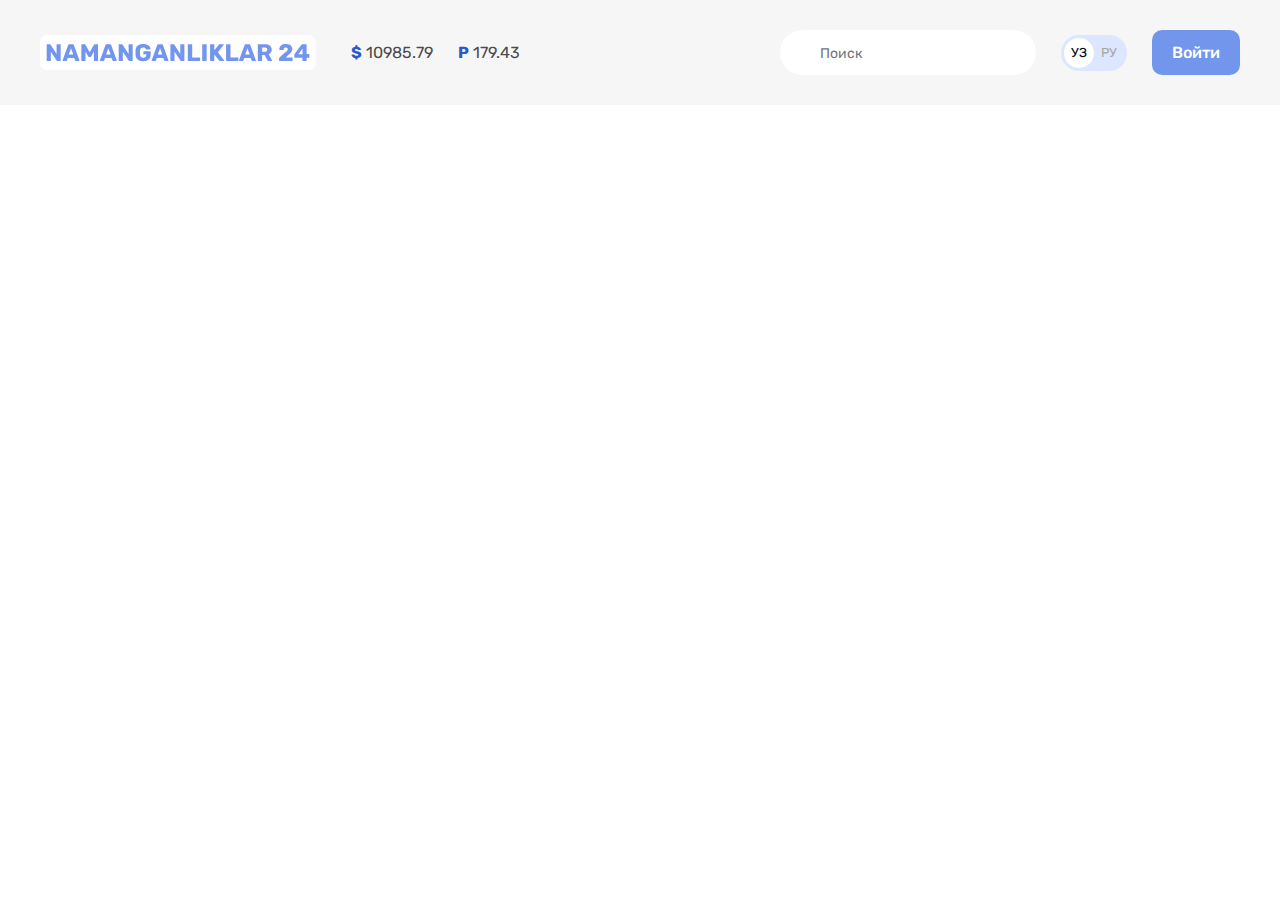
==== index.html @ ae61bd5d "add search form and focus styles" ====
<!DOCTYPE html>
<html lang="uz">
<head>
    <meta charset="UTF-8">
    <meta http-equiv="X-UA-Compatible" content="IE=edge">
    <meta name="viewport" content="width=device-width, initial-scale=1.0">
    <title>N24</title>
    <!--fonts-->
    <link rel="preconnect" href="https://fonts.googleapis.com">
    <link rel="preconnect" href="https://fonts.gstatic.com" crossorigin>
    <link href="https://fonts.googleapis.com/css2?family=Roboto+Condensed:wght@400;700&family=Rubik:wght@400;500;700&display=swap" rel="stylesheet">
    <!--styles-->
    <link rel="stylesheet" href="/css/normalize.css">
    <link rel="stylesheet" href="/css/style.css">
    
</head>
<body>
    
    <!--site-header-->
    <header class="site-header">
        <!--site-header-top-->
        <div class="site-header-top">
            <div class="site-header-top-container container">
                <!--logo-->
                <a class="site-header-logo" href="index.html">
                    <img class="site-header-logo-img" src="/img/logo.svg" alt="logo" width="264" height="28">
                </a>
                <!--currency-rates-->

                <ul class="currency-rates">
                    <li class="currency-rates-item">
                        <b class="currency-rates-type">$</b>
                        <span class="currency-rates-value">10985.79</span>
                    </li>
                    <li class="currency-rates-item">
                        <b class="currency-rates-type">P</b>
                        <span class="currency-rates-value">179.43</span>
                    </li>
                </ul>

                <!--TODO search form-->

                <form class="global-search-form" action="https://echo.htmlacademy.ru" method="get">
                    <!--<button class="global-search-form-button">
                        <img class="global-search-form-img" src="img/search.svg" alt="search" width="20" height="20">
                    </button>-->
                    <input class="global-search-form-input" type="search" 
                        name="search" placeholder="Поиск" aria-label="Поиск" required>

                </form>
                <!--lang toggle-->

                <div class="lang-toggle">
                    <a class="lang-toggle-link lang-toggle-link-active" href="index.html">УЗ</a>
                    <a class="lang-toggle-link" href="index.html/ru">РУ</a>
                </div>
                <!--site-header-auth-->
                <a class="button button-primary" href="#">Войти</a>
            </div>
        </div>
    </header>



</body>
</html>
---- css/style.css ----
*{
    box-sizing: border-box;

}

html{
    height: 100%;
    scroll-behavior: smooth;

}

body{
    display: flex;
    flex-direction: column;
    height: 100%;
    margin: 0;
    padding: 0;
    font-family: 'rubik', 'arial', sans-serif;
    font-size: 16px;
    line-height: 22px;
    background-color: #ffffff;
    color: #4A4B4C;

}

img{
    max-width: 100%;
    height: auto;

}

*:focus{
    outline: 2px dashed #7296EC;
}

.container{
    width: 100%;
    max-width: 1240px;
    padding-left: 20px;
    padding-right: 20px;
    margin-left: auto;
    margin-right: auto;
}

/*SITE HEADER*/
.site-header{

}
/*SITE HEADER top*/
.site-header-top{
    padding-top: 30px;
    padding-bottom: 30px;
    background-color: #f6f6f6;

}

.site-header-top-container{
    display: flex;
    align-items: center;

}

/*SITE HEADER LOGO*/
.site-header-logo{
    display: flex;
    padding: 8px 6px;
    margin-right: 35px;
    background-color: #ffffff;
    border-radius: 7px;
}

.site-header-logo:hover{
    opacity: 0.8;
}

.site-header-logo:active{
    opacity: 0.5;
}

/*CURRENCY-RATES*/
.currency-rates{
    display: flex;
    align-items: center;
    padding: 0;
    margin: 0;
    list-style: none;
    margin-right: auto; 
}

.currency-rates-item:first-child{
    margin-right: 25px;

}

.currency-rates-type{
    color: #2959CE;

}

.global-search-form{
    margin-right: 25px;

}
/*
.global-search-form-button{
    padding: 0;
    border: 0;
    background-color: #fff;
}

.global-search-form-img{

    display: flex;
}
*/
.global-search-form-input{
    font-size: 14px;
    line-height: normal;
    border: 0;
    background-color: #fff;
    padding-top: 15px;
    padding-right: 20px;
    padding-bottom: 13px;
    padding-left: 40px;
    border-radius: 60px;


}

/*lang toggle*/
.lang-toggle{
    display: flex;
    padding: 3px;
    margin-right: 25px;
    border-radius: 39px;
    background-color: #DCE6FF;


}

.lang-toggle-link{
    width: 30px;
    height: 30px;
    border-radius: 50%;
    font-size: 13px;
    line-height: 30px;
    color: #a6a6a6;
    text-align: center;
    text-decoration: none;

}

.lang-toggle-link-active{
    background-color: #fff;
    color : #000;

}

.button{
    display: inline-block;
    text-align: center;
    font-style: normal;
    font-weight: 500;
    line-height: 19px;
    padding: 13px 20px;
    border-radius: 10px;
    text-decoration: none;
    cursor: pointer;

}

.button-primary{
    background-color: #7296EC;
    color: #fff;

}

.button-primary:hover{
    opacity: 0.8;

}

.button-primary:active{
    opacity: 0.6;

}
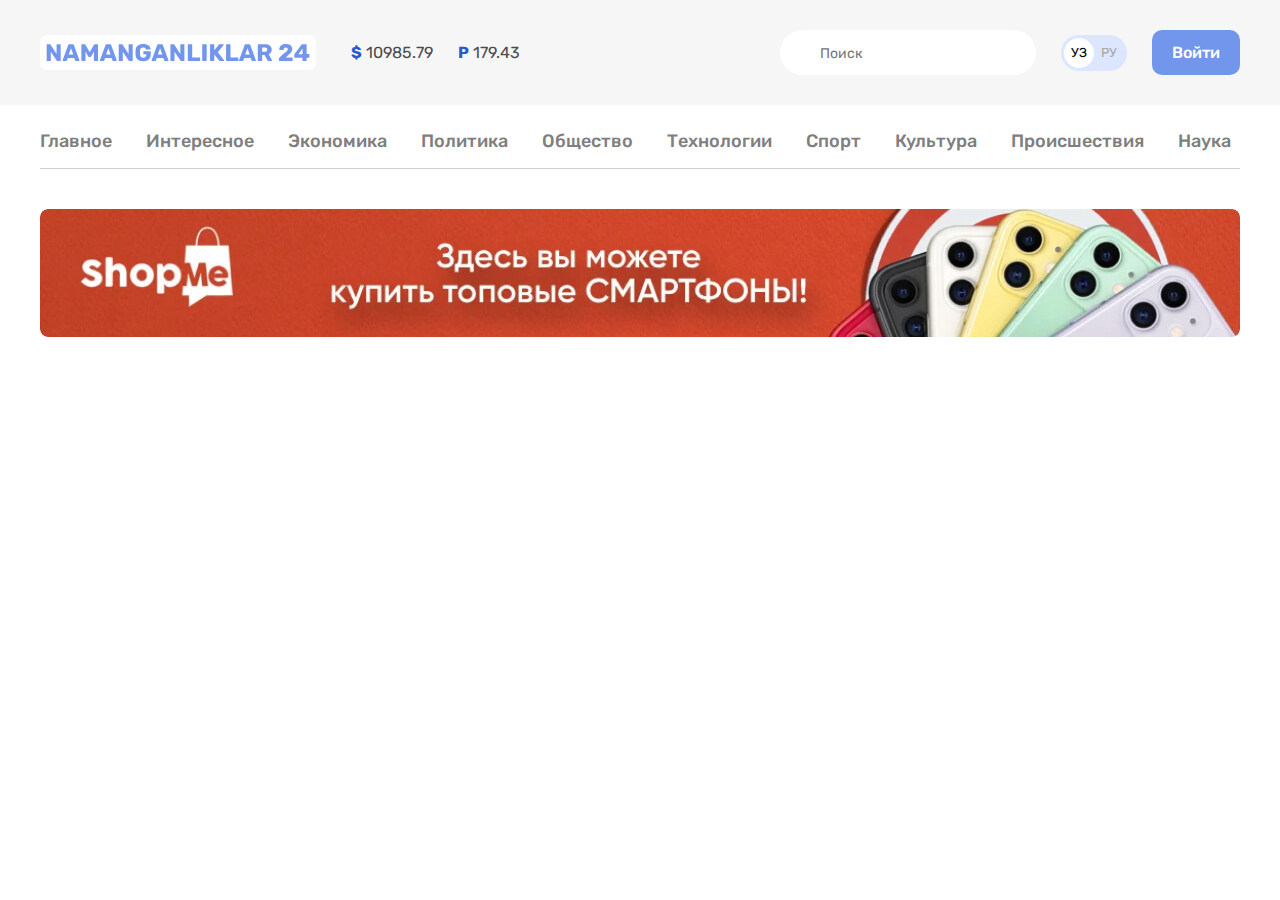
==== commit 263ff23c: "add site nav and banner" ====
--- a/index.html
+++ b/index.html
@@ -58,7 +58,70 @@
                 <a class="button button-primary" href="#">Войти</a>
             </div>
         </div>
+
+        <!--site-header-nav-->
+        <div class="site-header-nav">
+            <nav class="site-header-nav-container container">
+            <ul class="site-header-nav-list">
+                <li class="site-header-nav-item">
+                    <a class="site-header-nav-link" href="#">Главное</a> 
+
+                </li>
+                <li class="site-header-nav-item">
+                    <a class="site-header-nav-link" href="#">Интересное</a> 
+
+                </li>
+                <li class="site-header-nav-item">
+                    <a class="site-header-nav-link" href="#">Экономика</a> 
+
+                </li>
+                <li class="site-header-nav-item">
+                    <a class="site-header-nav-link" href="#">Политика</a> 
+
+                </li>
+                <li class="site-header-nav-item">
+                    <a class="site-header-nav-link" href="#">Общество</a> 
+
+                </li>
+                <li class="site-header-nav-item">
+                    <a class="site-header-nav-link" href="#">Технологии</a> 
+
+                </li>
+                <li class="site-header-nav-item">
+                    <a class="site-header-nav-link" href="#">Спорт</a> 
+
+                </li>
+                <li class="site-header-nav-item">
+                    <a class="site-header-nav-link" href="#">Культура</a> 
+
+                </li>
+                <li class="site-header-nav-item">
+                    <a class="site-header-nav-link" href="#">Происшествия</a>
+
+                </li>
+                <li class="site-header-nav-item">
+                    <a class="site-header-nav-link" href="#">Наука</a>
+
+                </li>
+            </ul>
+
+        </nav>
+
+        
+        <!--header-banner-->
+        
+            <div class="header-banner container">
+                <a class="header-banner-link" href="#" target="_blank">
+                    <img class="header-banner-img" src="img/shopme-banner.jpg" 
+                    alt="banner" width="1200" height="128" 
+                    srcset="img/shopme-banner.jpg 1x, img/shopme-banner@2x.jpg  ">
+                </a>
+            </div>
+        </div>
+        
     </header>
+
+
 
 
 
--- a/css/style.css
+++ b/css/style.css
@@ -51,6 +51,7 @@
     padding-top: 30px;
     padding-bottom: 30px;
     background-color: #f6f6f6;
+    margin-bottom: 10px;
 
 }
 
@@ -183,4 +184,65 @@
 .button-primary:active{
     opacity: 0.6;
 
+}
+
+.site-header-nav-container{
+    font-style: normal;
+    font-weight: 500;
+    font-size: 18px;
+    line-height: 21px;
+
+}
+
+.site-header-nav-list{
+    padding: 0;
+    margin: 0;
+    display: flex;
+    list-style: none;
+    padding-top: 12px;
+    padding-bottom: 12px;
+    border-bottom: 1px solid #D1D1D1;
+    
+}
+
+.site-header-nav-item{
+    margin-top: 4px;
+    margin-bottom: 4px;
+}
+
+
+.site-header-nav-item:not(:last-child){
+    margin-right: 34px;
+
+}
+
+.site-header-nav-link{
+    display: inline-block;
+    text-decoration: none;
+    color: #7f7f7f;
+    
+    
+}
+
+.site-header-nav-link:hover{
+    color: #7296EC;
+
+}
+
+.site-header-nav-link:active{
+    opacity: 0.6;
+
+}
+
+.header-banner{
+    padding-top: 40px;
+    padding-bottom: 50px;
+}
+
+.header-banner-link{
+    display: flex;
+}
+
+.header-banner-img{
+    border-radius: 8px;
 }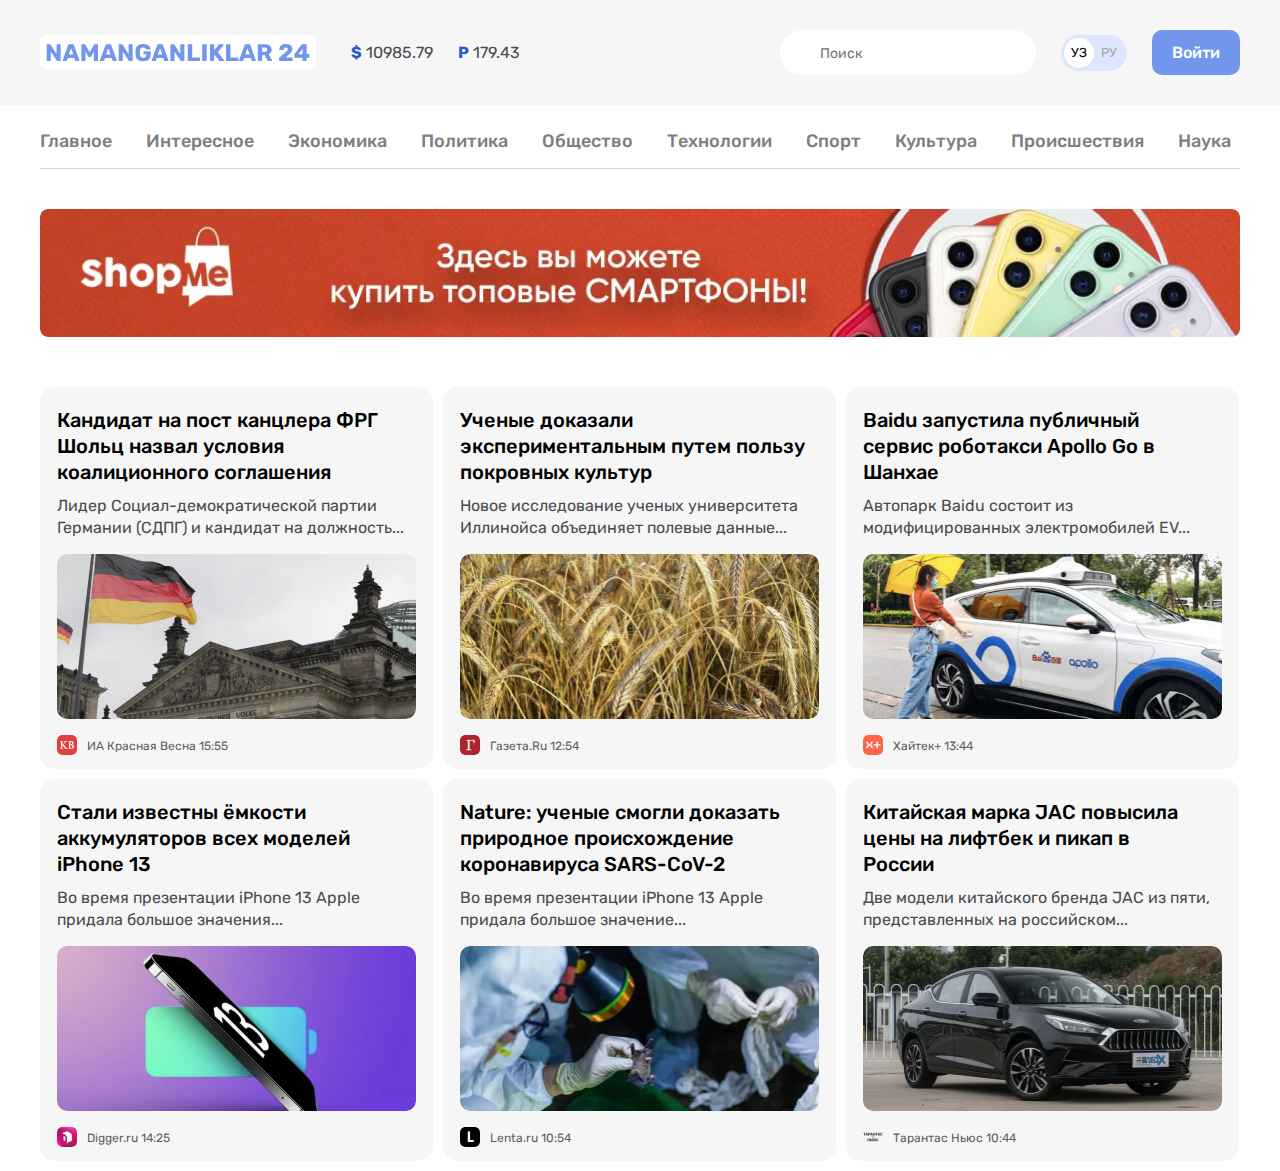
==== commit c3fcba35: "add news grid" ====
--- a/index.html
+++ b/index.html
@@ -110,17 +110,178 @@
         
         <!--header-banner-->
         
-            <div class="header-banner container">
-                <a class="header-banner-link" href="#" target="_blank">
+            <aside class="header-banner container">
+                <a class="header-banner-link " href="#" target="_blank">
                     <img class="header-banner-img" src="img/shopme-banner.jpg" 
                     alt="banner" width="1200" height="128" 
-                    srcset="img/shopme-banner.jpg 1x, img/shopme-banner@2x.jpg  ">
+                    srcset="img/shopme-banner.jpg 1x, img/shopme-banner@2x.jpg">
                 </a>
-            </div>
+            </aside>
         </div>
         
     </header>
 
+    <main class="main">
+        <!--namanganliglar24-axborotlar-->
+        <div class="container">
+            <!--<h1>zor axborotlar</h1>-->
+            <section class="news-grid">
+                <article class="article-card article-card1">
+                    <h3 class="article-card-title article-card-title1">
+                        <a class="article-card-link" href="#">
+                            Кандидат на пост канцлера ФРГ 
+                            Шольц назвал условия  
+                            коалиционного соглашения
+                        </a>
+                    </h3>
+                    <p class="article-card-text article-card-text1">
+                        Лидер Социал-демократической партии 
+                        Германии (СДПГ) и кандидат на должность...
+                    </p>
+                    <img class="article-card-img article-card-img1 " src="img/image1.jpg" 
+                    alt="germaniya" width="360" height="165" srcset="img/image1.jpg 1x, img/image1@2x.jpg 2x">
+
+                    <div class="article-card-group">
+                        <img class="article-card-ava" src="img/krasnaya.svg" alt="ava1" width="20" height="20">
+                        <div>
+                            <span class="article-card-ava-text">ИА Красная Весна </span>
+                            <time class="article-card-ava-text" datetime="2022-06-03T15:55:00">15:55</time>
+                        </div>
+                    </div>
+
+                </article>
+                <article class="article-card article-card2">
+                    <h3 class="article-card-title article-card-title2">
+                        <a class="article-card-link" href="#">
+                            Ученые доказали 
+                            экспериментальным путем пользу 
+                            покровных культур
+                        </a>
+
+                    </h3>
+                    <p class="article-card-text article-card-text2">
+                        Новое исследование ученых университета 
+                        Иллинойса объединяет полевые данные... 
+                    </p>
+                    <img class="article-card-img article-card-img2 " src="img/image2.jpg" 
+                    alt="bugdoy" width="360" height="165" srcset="img/image2.jpg 1x, img/image2@2x.jpg 2x">
+
+                    <div class="article-card-group">
+                        <img class="article-card-ava" src="img/gozeta.svg" alt="ava2" width="20" height="20">
+                        
+                        <div>
+                            <span class="article-card-ava-text">Газета.Ru </span>
+                            <time class="article-card-ava-text" datetime="2022-06-03T12:54:00">12:54</time>
+                        </div>
+                    </div>
+
+                </article>
+                <article class="article-card article-card3">
+                    <h3 class="article-card-title article-card-title3">
+                        <a class="article-card-link" href="#">
+                            Baidu запустила публичный 
+                            сервис роботакси Apollo Go в 
+                            Шанхае
+                        </a>
+                    </h3>
+                    <p class="article-card-text article-card-text3">
+                        Автопарк Baidu состоит из 
+                        модифицированных электромобилей EV...  
+                    </p>
+                    <img class="article-card-img article-card-img3 " src="img/image3.jpg" 
+                    alt="auto" width="360" height="165" srcset="img/image3.jpg 1x, img/image3@2x.jpg 2x">
+
+                    <div class="article-card-group">
+                        <img class="article-card-ava" src="img/haytek-plus.svg" alt="ava3" width="20" height="20">
+                        
+                        <div>
+                            <span class="article-card-ava-text">Хайтек+ </span>
+                            <time class="article-card-ava-text" datetime="2022-06-03T13:44:00">13:44</time>
+                        </div>
+                    </div>
+
+                </article>
+                <article class="article-card article-card4">
+                    <h3 class="article-card-title article-card-title4">
+                        <a class="article-card-link" href="#">
+                            Стали известны ёмкости 
+                            аккумуляторов всех моделей 
+                            iPhone 13
+                        </a>
+                    </h3>
+                    <p class="article-card-text article-card-text4">
+                        Во время презентации iPhone 13 Apple 
+                        придала большое значения...  
+                    </p>
+                    <img class="article-card-img article-card-img4 " src="img/image4.jpg" 
+                    alt="iphone" width="360" height="165" srcset="img/image4.jpg 1x, img/image4@2x.jpg 2x">
+
+                    <div class="article-card-group">
+                        <img class="article-card-ava" src="img/digger-ru.svg" alt="ava4" width="20" height="20">
+                        
+                        <div>
+                            <span class="article-card-ava-text">Digger.ru </span>
+                            <time class="article-card-ava-text" datetime="2022-06-03T14:25:00">14:25</time>
+                        </div>
+                    </div>
+
+                </article>
+                <article class="article-card article-card5">
+                    <h3 class="article-card-title article-card-title5">
+                        <a class="article-card-link" href="#">
+                            Nature: ученые смогли доказать 
+                            природное происхождение 
+                            коронавируса SARS-CoV-2
+                        </a>
+                    </h3>
+                    <p class="article-card-text article-card-text5">
+                        Во время презентации iPhone 13 Apple 
+                        придала большое значение... 
+                    </p>
+                    <img class="article-card-img article-card-img5 " src="img/image5.jpg" 
+                    alt="trash" width="360" height="165" srcset="img/image5.jpg 1x, img/image5@2x.jpg 2x">
+
+                    <div class="article-card-group">
+                        <img class="article-card-ava" src="img/lenta.svg" alt="ava5" width="20" height="20">
+                        
+                        <div>
+                            <span class="article-card-ava-text">Lenta.ru </span>
+                            <time class="article-card-ava-text" datetime="2022-06-03T10:54:00">10:54</time>
+                        </div>
+                    </div>
+
+                </article>
+                <article class="article-card article-card6">
+                    <h3 class="article-card-title article-card-title6">
+                        <a class="article-card-link" href="#">
+                            Китайская марка JAC повысила 
+                            цены на лифтбек и пикап в 
+                            России
+                        </a>
+                    </h3>
+                    <p class="article-card-text article-card-text6">
+                        Две модели китайского бренда JAC из пяти, 
+                        представленных на российском...  
+                    </p>
+                    <img class="article-card-img article-card-img6 " src="img/image6.jpg" 
+                    alt="auto" width="360" height="165" srcset="img/image6.jpg 1x, img/image6@2x.jpg 2x">
+
+                    <div class="article-card-group">
+                        <img class="article-card-ava" src="img/tarantas.svg" alt="ava6" width="20" height="20">
+                        
+                        <div>
+                            <span class="article-card-ava-text">Тарантас Ньюс </span>
+                            <time class="article-card-ava-text" datetime="2022-06-03T10:44:00">10:44</time>
+                        </div>
+                    </div>
+                    
+                </article>
+            </section>
+        </div>
+
+
+    </main>
+
 
 
 
--- a/css/style.css
+++ b/css/style.css
@@ -19,7 +19,7 @@
     font-size: 16px;
     line-height: 22px;
     background-color: #ffffff;
-    color: #4A4B4C;
+    color: #4a4b4c;
 
 }
 
@@ -30,7 +30,7 @@
 }
 
 *:focus{
-    outline: 2px dashed #7296EC;
+    outline: 2px dashed #7296ec;
 }
 
 .container{
@@ -43,9 +43,8 @@
 }
 
 /*SITE HEADER*/
-.site-header{
-
-}
+
+
 /*SITE HEADER top*/
 .site-header-top{
     padding-top: 30px;
@@ -94,7 +93,7 @@
 }
 
 .currency-rates-type{
-    color: #2959CE;
+    color: #2959ce;
 
 }
 
@@ -134,7 +133,7 @@
     padding: 3px;
     margin-right: 25px;
     border-radius: 39px;
-    background-color: #DCE6FF;
+    background-color: #dce6ff;
 
 
 }
@@ -171,7 +170,7 @@
 }
 
 .button-primary{
-    background-color: #7296EC;
+    background-color: #7296ec;
     color: #fff;
 
 }
@@ -201,7 +200,7 @@
     list-style: none;
     padding-top: 12px;
     padding-bottom: 12px;
-    border-bottom: 1px solid #D1D1D1;
+    border-bottom: 1px solid #d1d1d1;
     
 }
 
@@ -225,7 +224,7 @@
 }
 
 .site-header-nav-link:hover{
-    color: #7296EC;
+    color: #7296ec;
 
 }
 
@@ -236,13 +235,115 @@
 
 .header-banner{
     padding-top: 40px;
-    padding-bottom: 50px;
-}
-
-.header-banner-link{
-    display: flex;
+    padding-bottom: 40px;
+    margin-bottom: 10px;
 }
 
 .header-banner-img{
+    display: flex;
     border-radius: 8px;
+}
+
+.main{
+    flex-grow: 1;
+
+}
+
+.news-grid{
+    display: flex;
+    margin-bottom: -10px;
+    margin-right: -10px;
+    flex-wrap: wrap;
+
+}
+
+.article-card{
+    display: flex;
+    flex-direction: column;
+    width: 393px;
+    height: 382px;
+    padding: 20px 17px 15px 17px;
+    border-radius: 15px;
+    background-color: #f6f6f6;
+    margin-right: 10px;
+    margin-bottom: 10px;
+}
+
+.article-card-title{
+    width: 358px;
+    margin: 0;
+    font-style: normal;
+    font-weight: 500;
+    font-size: 20px;
+    line-height: 26px;
+    margin-bottom: 10px;
+
+}
+
+.article-card-link{
+    display: inline-block;
+    text-decoration: none;
+    color: #000;
+
+}
+
+.article-card-link:hover{
+    color:#7296ec;
+
+}
+
+.article-card-link:active{
+    opacity: 0.6;
+
+}
+
+.article-card-text{
+    margin: 0;
+    font-style: normal;
+    font-weight: 400;
+    margin-bottom: 15px;
+    color: #4a4b4c;
+
+}
+
+.article-card-img{
+    margin-top: auto;
+    width: 360px;
+    height: 165px;
+    display: flex;
+    border-radius: 10px;
+    margin-bottom: 15px;
+
+}
+
+.article-card-group{
+    display: flex;
+    align-items: center;
+
+}
+
+.article-card-ava{
+    margin-right: 10px;
+    border-radius: 5px;
+
+}
+
+.article-card-ava-text{
+    margin: 0;
+    font-style: normal;
+    font-weight: 400;
+    font-size: 12px;
+    line-height: 14px;
+    color: #5E5F61;
+
+}
+
+.article-card-title3{
+    width: 346px;
+
+}
+
+.article-card-title6{
+    width: 338px;
+    
 }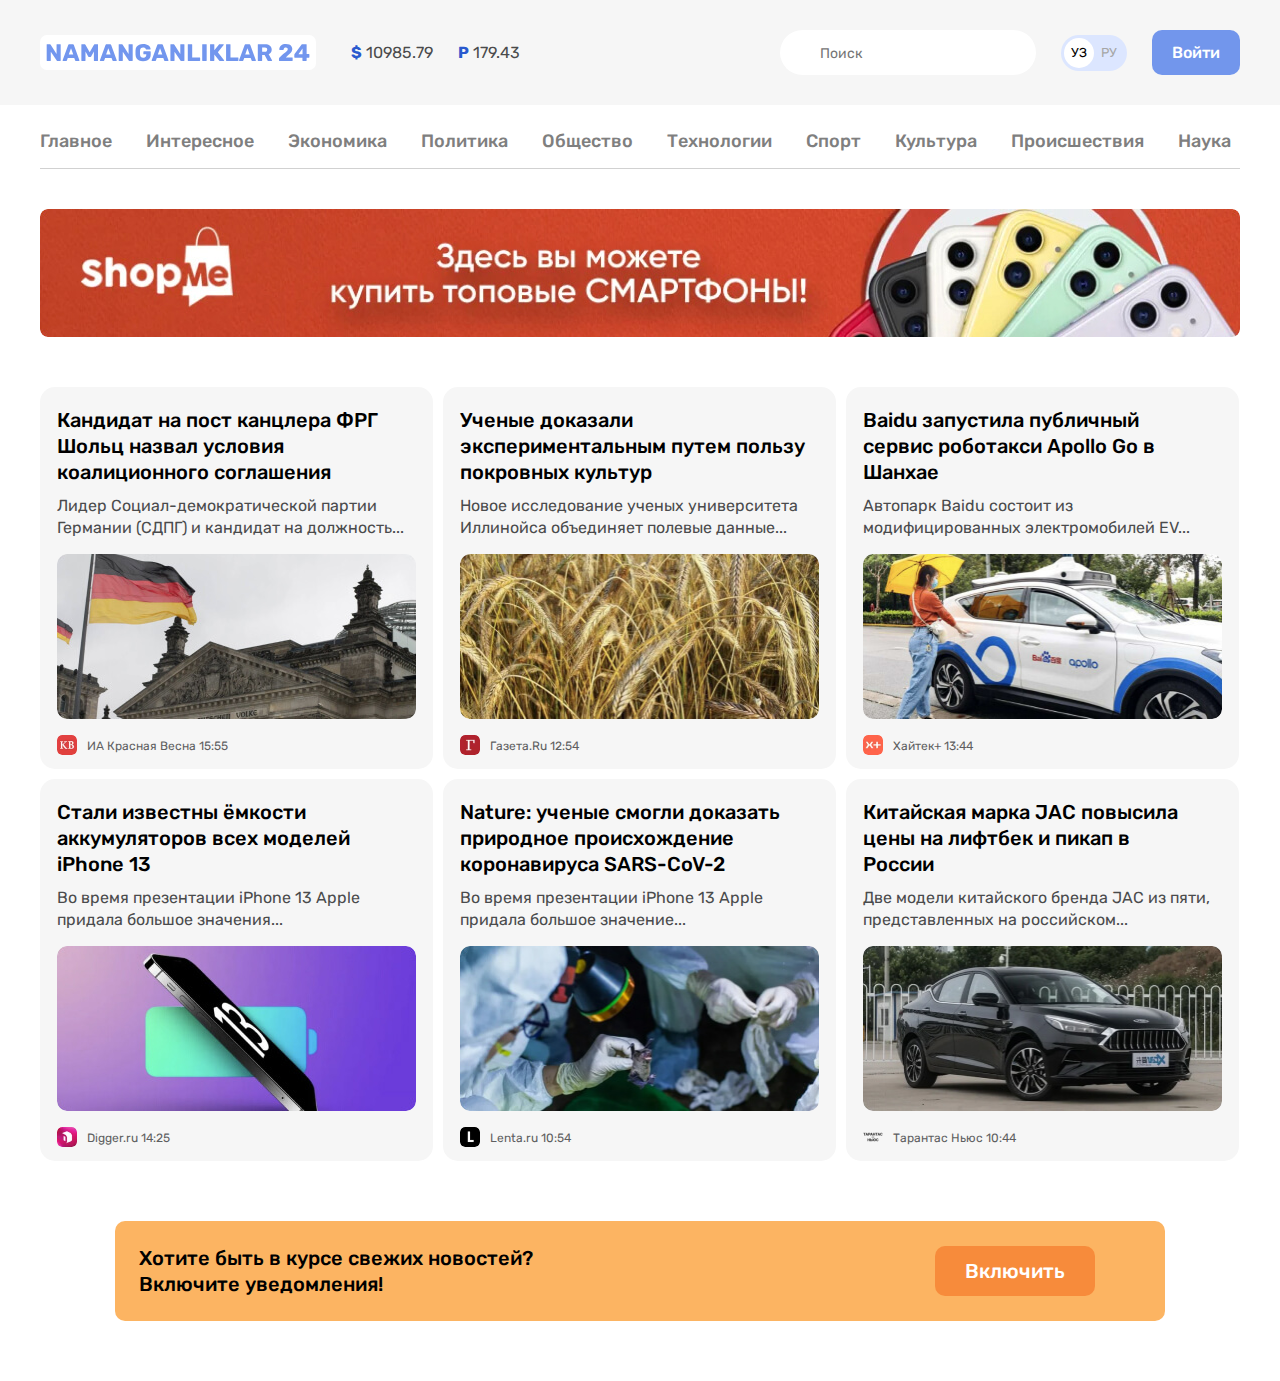
==== commit c4e545b1: "add notification- cta" ====
--- a/index.html
+++ b/index.html
@@ -277,6 +277,15 @@
                     
                 </article>
             </section>
+
+            <!--NOTIFICATION-CTA-->
+            <section class="notification-cta container">
+                <div class="notification-cta-text">
+                    Хотите быть в курсе свежих новостей?  
+                    Включите уведомления!
+                </div>
+                <button class="button button-orange" type="button">Включить</button>
+            </section>
         </div>
 
 
--- a/css/style.css
+++ b/css/style.css
@@ -31,6 +31,45 @@
 
 *:focus{
     outline: 2px dashed #7296ec;
+}
+
+.button{
+    display: inline-block;
+    text-align: center;
+    font-style: normal;
+    border: 0;
+    font-weight: 500;
+    line-height: 19px;
+    padding: 13px 20px;
+    border-radius: 10px;
+    text-decoration: none;
+    cursor: pointer;
+
+}
+
+.button:hover{
+    opacity: 0.8;
+
+}
+
+.button:active{
+    opacity: 0.6;
+
+}
+
+.button-primary{
+    background-color: #7296ec;
+    color: #fff;
+
+}
+
+.button-orange{
+    background-color: #f78b3b;
+    color: #fff;
+    padding: 13px 30px;
+    font-size: 20px;
+    line-height: 24px;
+    
 }
 
 .container{
@@ -156,35 +195,6 @@
 
 }
 
-.button{
-    display: inline-block;
-    text-align: center;
-    font-style: normal;
-    font-weight: 500;
-    line-height: 19px;
-    padding: 13px 20px;
-    border-radius: 10px;
-    text-decoration: none;
-    cursor: pointer;
-
-}
-
-.button-primary{
-    background-color: #7296ec;
-    color: #fff;
-
-}
-
-.button-primary:hover{
-    opacity: 0.8;
-
-}
-
-.button-primary:active{
-    opacity: 0.6;
-
-}
-
 .site-header-nav-container{
     font-style: normal;
     font-weight: 500;
@@ -197,6 +207,7 @@
     padding: 0;
     margin: 0;
     display: flex;
+    flex-wrap: wrap;
     list-style: none;
     padding-top: 12px;
     padding-bottom: 12px;
@@ -323,6 +334,7 @@
 }
 
 .article-card-ava{
+    display: block;     
     margin-right: 10px;
     border-radius: 5px;
 
@@ -345,5 +357,27 @@
 
 .article-card-title6{
     width: 338px;
-    
-}+
+}
+
+.notification-cta{
+    display: flex;
+    align-items: center;
+    padding: 0;
+    width: 1050px;
+    margin: 60px 75px;
+    padding: 24px 70px 24px 24px;
+    background-color: #fcb462;
+    border-radius: 10px;
+}
+
+.notification-cta-text{
+    width: 404px;
+    font-style: normal;
+    font-weight: 500;
+    font-size: 20px;
+    line-height: 26px;
+    color: #000;
+    margin-right: auto;
+}
+
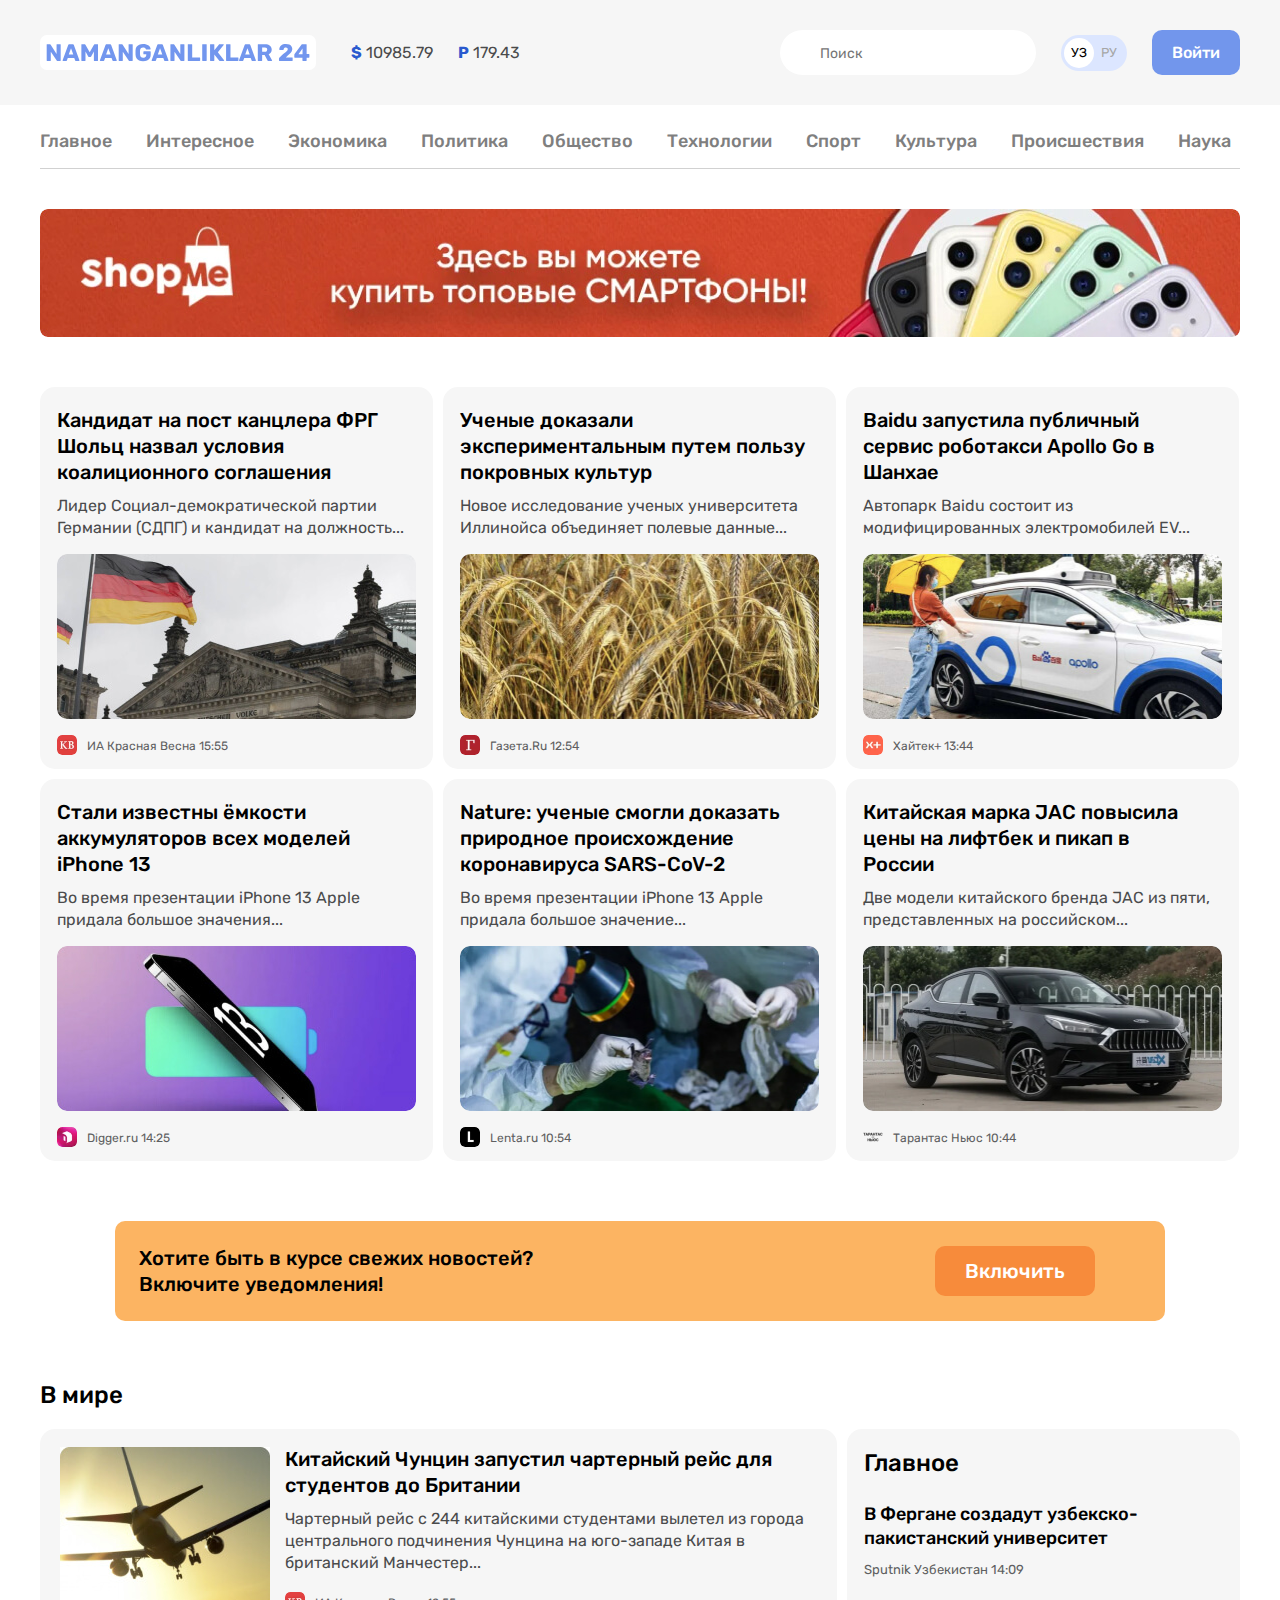
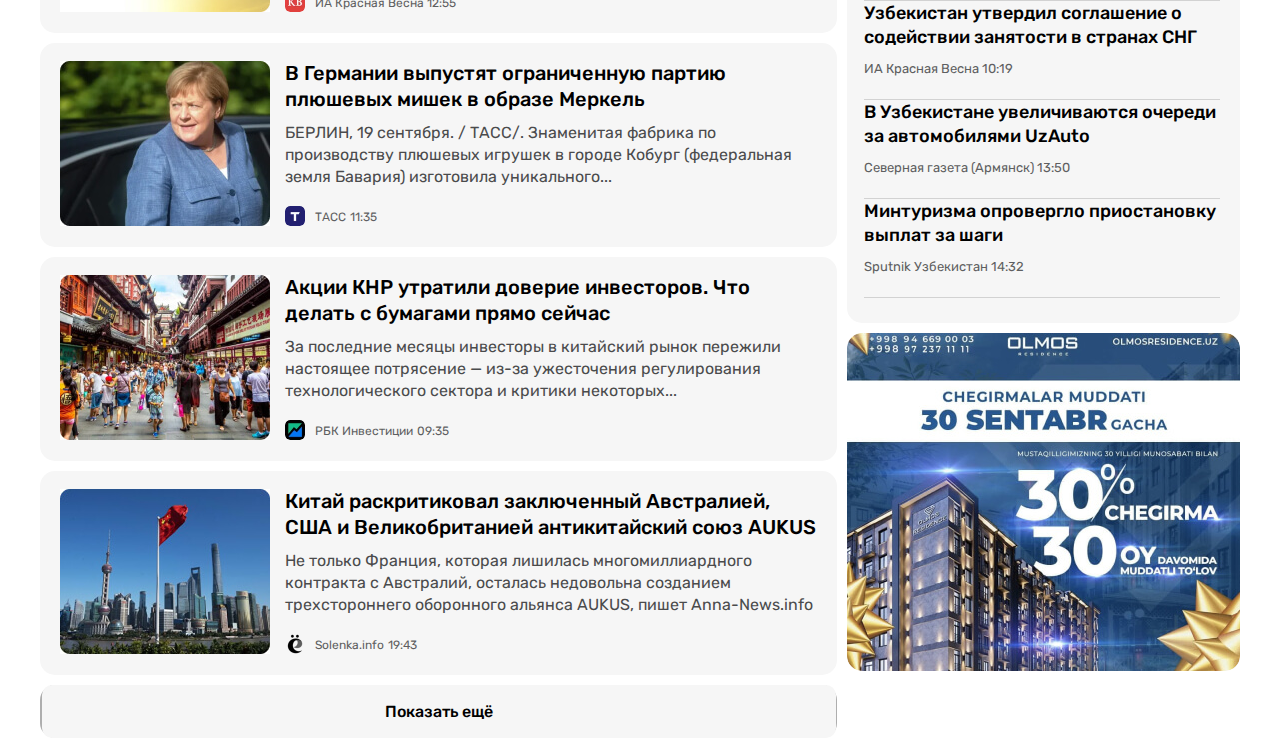
==== commit a344b958: "add site roster and rectangle" ====
--- a/index.html
+++ b/index.html
@@ -126,152 +126,152 @@
         <div class="container">
             <!--<h1>zor axborotlar</h1>-->
             <section class="news-grid">
-                <article class="article-card article-card1">
-                    <h3 class="article-card-title article-card-title1">
-                        <a class="article-card-link" href="#">
+                <article class=" article-card article-card1">
+                    <h3 class=" article-card-title article-card-title1">
+                        <a class=" article-card-link" href="#">
                             Кандидат на пост канцлера ФРГ 
                             Шольц назвал условия  
                             коалиционного соглашения
                         </a>
                     </h3>
-                    <p class="article-card-text article-card-text1">
+                    <p class=" article-card-text article-card-text1">
                         Лидер Социал-демократической партии 
                         Германии (СДПГ) и кандидат на должность...
                     </p>
-                    <img class="article-card-img article-card-img1 " src="img/image1.jpg" 
+                    <img class=" article-card-img article-card-img1 " src="img/image1.jpg" 
                     alt="germaniya" width="360" height="165" srcset="img/image1.jpg 1x, img/image1@2x.jpg 2x">
 
-                    <div class="article-card-group">
-                        <img class="article-card-ava" src="img/krasnaya.svg" alt="ava1" width="20" height="20">
-                        <div>
-                            <span class="article-card-ava-text">ИА Красная Весна </span>
-                            <time class="article-card-ava-text" datetime="2022-06-03T15:55:00">15:55</time>
-                        </div>
-                    </div>
-
-                </article>
-                <article class="article-card article-card2">
-                    <h3 class="article-card-title article-card-title2">
-                        <a class="article-card-link" href="#">
+                    <div class="site-card-group">
+                        <img class="site-mini-ava article-card-ava" src="img/krasnaya.svg" alt="ava" width="20" height="20">
+                        <div>
+                            <span class="site-mini-text">ИА Красная Весна </span>
+                            <time class="site-mini-text site-mini-time" datetime="2022-06-03T15:55:00">15:55</time>
+                        </div>
+                    </div>
+
+                </article>
+                <article class=" article-card article-card2">
+                    <h3 class=" article-card-title article-card-title2">
+                        <a class=" article-card-link" href="#">
                             Ученые доказали 
                             экспериментальным путем пользу 
                             покровных культур
                         </a>
 
                     </h3>
-                    <p class="article-card-text article-card-text2">
+                    <p class=" article-card-text article-card-text2">
                         Новое исследование ученых университета 
                         Иллинойса объединяет полевые данные... 
                     </p>
-                    <img class="article-card-img article-card-img2 " src="img/image2.jpg" 
+                    <img class=" article-card-img article-card-img2 " src="img/image2.jpg" 
                     alt="bugdoy" width="360" height="165" srcset="img/image2.jpg 1x, img/image2@2x.jpg 2x">
 
-                    <div class="article-card-group">
-                        <img class="article-card-ava" src="img/gozeta.svg" alt="ava2" width="20" height="20">
+                    <div class="site-card-group">
+                        <img class="site-mini-ava article-card-ava" src="img/gozeta.svg" alt="ava" width="20" height="20">
                         
                         <div>
-                            <span class="article-card-ava-text">Газета.Ru </span>
-                            <time class="article-card-ava-text" datetime="2022-06-03T12:54:00">12:54</time>
-                        </div>
-                    </div>
-
-                </article>
-                <article class="article-card article-card3">
-                    <h3 class="article-card-title article-card-title3">
-                        <a class="article-card-link" href="#">
+                            <span class="site-mini-text">Газета.Ru </span>
+                            <time class="site-mini-text site-mini-time" datetime="2022-06-03T12:54:00">12:54</time>
+                        </div>
+                    </div>
+
+                </article>
+                <article class=" article-card article-card3">
+                    <h3 class=" article-card-title article-card-title3">
+                        <a class=" article-card-link" href="#">
                             Baidu запустила публичный 
                             сервис роботакси Apollo Go в 
                             Шанхае
                         </a>
                     </h3>
-                    <p class="article-card-text article-card-text3">
+                    <p class=" article-card-text article-card-text3">
                         Автопарк Baidu состоит из 
                         модифицированных электромобилей EV...  
                     </p>
-                    <img class="article-card-img article-card-img3 " src="img/image3.jpg" 
+                    <img class=" article-card-img article-card-img3 " src="img/image3.jpg" 
                     alt="auto" width="360" height="165" srcset="img/image3.jpg 1x, img/image3@2x.jpg 2x">
 
-                    <div class="article-card-group">
-                        <img class="article-card-ava" src="img/haytek-plus.svg" alt="ava3" width="20" height="20">
+                    <div class="site-card-group">
+                        <img class="site-mini-ava article-card-ava" src="img/haytek-plus.svg" alt="ava" width="20" height="20">
                         
                         <div>
-                            <span class="article-card-ava-text">Хайтек+ </span>
-                            <time class="article-card-ava-text" datetime="2022-06-03T13:44:00">13:44</time>
-                        </div>
-                    </div>
-
-                </article>
-                <article class="article-card article-card4">
-                    <h3 class="article-card-title article-card-title4">
-                        <a class="article-card-link" href="#">
+                            <span class="site-mini-text">Хайтек+ </span>
+                            <time class="site-mini-text site-mini-time" datetime="2022-06-03T13:44:00">13:44</time>
+                        </div>
+                    </div>
+
+                </article>
+                <article class=" article-card article-card4">
+                    <h3 class=" article-card-title article-card-title4">
+                        <a class=" article-card-link" href="#">
                             Стали известны ёмкости 
                             аккумуляторов всех моделей 
                             iPhone 13
                         </a>
                     </h3>
-                    <p class="article-card-text article-card-text4">
+                    <p class=" article-card-text article-card-text4">
                         Во время презентации iPhone 13 Apple 
                         придала большое значения...  
                     </p>
-                    <img class="article-card-img article-card-img4 " src="img/image4.jpg" 
+                    <img class=" article-card-img article-card-img4 " src="img/image4.jpg" 
                     alt="iphone" width="360" height="165" srcset="img/image4.jpg 1x, img/image4@2x.jpg 2x">
 
-                    <div class="article-card-group">
-                        <img class="article-card-ava" src="img/digger-ru.svg" alt="ava4" width="20" height="20">
+                    <div class="site-card-group">
+                        <img class="site-mini-ava article-card-ava" src="img/digger-ru.svg" alt="ava" width="20" height="20">
                         
                         <div>
-                            <span class="article-card-ava-text">Digger.ru </span>
-                            <time class="article-card-ava-text" datetime="2022-06-03T14:25:00">14:25</time>
-                        </div>
-                    </div>
-
-                </article>
-                <article class="article-card article-card5">
-                    <h3 class="article-card-title article-card-title5">
-                        <a class="article-card-link" href="#">
+                            <span class="site-mini-text">Digger.ru </span>
+                            <time class="site-mini-text site-mini-time" datetime="2022-06-03T14:25:00">14:25</time>
+                        </div>
+                    </div>
+
+                </article>
+                <article class=" article-card article-card5">
+                    <h3 class=" article-card-title article-card-title5">
+                        <a class=" article-card-link" href="#">
                             Nature: ученые смогли доказать 
                             природное происхождение 
                             коронавируса SARS-CoV-2
                         </a>
                     </h3>
-                    <p class="article-card-text article-card-text5">
+                    <p class=" article-card-text article-card-text5">
                         Во время презентации iPhone 13 Apple 
                         придала большое значение... 
                     </p>
-                    <img class="article-card-img article-card-img5 " src="img/image5.jpg" 
+                    <img class=" article-card-img article-card-img5 " src="img/image5.jpg" 
                     alt="trash" width="360" height="165" srcset="img/image5.jpg 1x, img/image5@2x.jpg 2x">
 
-                    <div class="article-card-group">
-                        <img class="article-card-ava" src="img/lenta.svg" alt="ava5" width="20" height="20">
+                    <div class="site-card-group">
+                        <img class="site-mini-ava article-card-ava" src="img/lenta.svg" alt="ava" width="20" height="20">
                         
                         <div>
-                            <span class="article-card-ava-text">Lenta.ru </span>
-                            <time class="article-card-ava-text" datetime="2022-06-03T10:54:00">10:54</time>
-                        </div>
-                    </div>
-
-                </article>
-                <article class="article-card article-card6">
-                    <h3 class="article-card-title article-card-title6">
-                        <a class="article-card-link" href="#">
+                            <span class="site-mini-text">Lenta.ru </span>
+                            <time class="site-mini-text site-mini-time" datetime="2022-06-03T10:54:00">10:54</time>
+                        </div>
+                    </div>
+
+                </article>
+                <article class=" article-card article-card6">
+                    <h3 class=" article-card-title article-card-title6">
+                        <a class=" article-card-link" href="#">
                             Китайская марка JAC повысила 
                             цены на лифтбек и пикап в 
                             России
                         </a>
                     </h3>
-                    <p class="article-card-text article-card-text6">
+                    <p class=" article-card-text article-card-text6">
                         Две модели китайского бренда JAC из пяти, 
                         представленных на российском...  
                     </p>
-                    <img class="article-card-img article-card-img6 " src="img/image6.jpg" 
+                    <img class=" article-card-img article-card-img6 " src="img/image6.jpg" 
                     alt="auto" width="360" height="165" srcset="img/image6.jpg 1x, img/image6@2x.jpg 2x">
 
-                    <div class="article-card-group">
-                        <img class="article-card-ava" src="img/tarantas.svg" alt="ava6" width="20" height="20">
+                    <div class="site-card-group">
+                        <img class="site-mini-ava article-card-ava" src="img/tarantas.svg" alt="ava" width="20" height="20">
                         
                         <div>
-                            <span class="article-card-ava-text">Тарантас Ньюс </span>
-                            <time class="article-card-ava-text" datetime="2022-06-03T10:44:00">10:44</time>
+                            <span class="site-mini-text">Тарантас Ньюс </span>
+                            <time class="site-mini-text site-mini-time" datetime="2022-06-03T10:44:00">10:44</time>
                         </div>
                     </div>
                     
@@ -286,6 +286,187 @@
                 </div>
                 <button class="button button-orange" type="button">Включить</button>
             </section>
+            <section class="roster">
+                <h2 class="site-roster-title">В мире</h2>
+                <div class="roster-case">
+                    <ul class="site-roster-list roster-list">
+                        <li class="site-roster-item roster-item">
+                            <img class="site-roster-img roster-img" src="img/airplane.jpg" alt="samalyot" width="210"
+                            height="165" srcset="img/airplane.jpg 1x img/airplane@2x.jpg 2x">
+                            <div>
+                                <div class="site-roster-text-box roster-text-box">
+                                    <h3 class="site-roster-box-title roster-box-title">
+                                        <a class="site-roster-box-link roster-box-link" href="#">
+                                            Китайский Чунцин запустил чартерный рейс для 
+                                            студентов до Британии
+                                        </a> 
+                                    </h3>
+                                    <p class="site-roster-box-topic roster-box-topic">
+                                        Чартерный рейс с 244 китайскими студентами вылетел из города 
+                                        центрального подчинения Чунцина на юго-западе Китая в 
+                                        британский Манчестер...
+                                    </p>
+                                </div>
+                                <div class="site-card-group">
+                                    <img class="site-mini-ava article-card-ava" src="img/krasnaya.svg" alt="ava" width="20" height="20">
+                                    <div>
+                                        <span class="site-mini-text">ИА Красная Весна </span>
+                                        <time class="site-mini-text site-mini-time" datetime="2022-06-03T12:55:00">12:55</time>
+                                    </div>
+                                </div>
+                            </div>
+
+                        </li>
+                        <li class="site-roster-item roster-item">
+                            <img class="site-roster-img roster-img" src="img/merkeln.jpg" alt="merkeln" width="210"
+                            height="165" srcset="img/merkeln.jpg 1x img/merkeln@2x.jpg 2x">
+                            <div>
+                                <div class="site-roster-text-box roster-text-box">
+                                    <h3 class="site-roster-box-title roster-box-title">
+                                        <a class="site-roster-box-link roster-box-link" href="#">
+                                            В Германии выпустят ограниченную партию 
+                                            плюшевых мишек в образе Меркель
+                                        </a> 
+                                    </h3>
+                                    <p class="site-roster-box-topic roster-box-topic">
+                                        БЕРЛИН, 19 сентября. / ТАСС/. Знаменитая фабрика по
+                                        производству плюшевых игрушек в городе Кобург (федеральная
+                                        земля Бавария) изготовила уникального...
+                                    </p>
+                                </div>
+                                <div class="site-card-group">
+                                    <img class="site-mini-ava article-card-ava" src="img/tacc.svg" alt="ava" width="20" height="20">
+                                    <div>
+                                        <span class="site-mini-text">ТАСС</span>
+                                        <time class="site-mini-text site-mini-time" datetime="2022-06-03T11:35:00">11:35</time>
+                                    </div>
+                                </div>
+                            </div>
+
+                        </li>
+                        <li class="site-roster-item roster-item">
+                            <img class="site-roster-img roster-img" src="img/chinetown.jpg" alt="chinetown" width="210"
+                            height="165" srcset="img/chinetown.jpg 1x img/chinetown@2x.jpg 2x">
+                            <div>
+                                <div class="site-roster-text-box roster-text-box">
+                                    <h3 class="site-roster-box-title roster-box-title">
+                                        <a class="site-roster-box-link roster-box-link" href="#">
+                                            Акции КНР утратили доверие инвесторов. Что
+                                            делать с бумагами прямо сейчас
+                                        </a> 
+                                    </h3>
+                                    <p class="site-roster-box-topic roster-box-topic">
+                                        За последние месяцы инвесторы в китайский рынок пережили
+                                        настоящее потрясение — из-за ужесточения регулирования
+                                        технологического сектора и критики некоторых...
+                                    </p>
+                                </div>
+                                <div class="site-card-group">
+                                    <img class="site-mini-ava article-card-ava" src="img/rbk.svg" alt="ava" width="20" height="20">
+                                    <div>
+                                        <span class="site-mini-text">РБК Инвестиции</span>
+                                        <time class="site-mini-text site-mini-time" datetime="2022-06-03T09:35:00">09:35</time>
+                                    </div>
+                                </div>
+                            </div>
+
+                        </li>
+                        <li class="site-roster-item roster-item">
+                            <img class="site-roster-img roster-img" src="img/chine.jpg" alt="chine" width="210"
+                            height="165" srcset="img/chine.jpg 1x img/chine@2x.jpg 2x">
+                            <div>
+                                <div class="site-roster-text-box roster-text-box">
+                                    <h3 class="site-roster-box-title roster-box-title">
+                                        <a class="site-roster-box-link roster-box-link" href="#">
+                                            Китай раскритиковал заключенный Австралией,
+                                            США и Великобританией антикитайский союз AUKUS
+                                        </a> 
+                                    </h3>
+                                    <p class="site-roster-box-topic roster-box-topic">
+                                        Не только Франция, которая лишилась многомиллиардного
+                                        контракта с Австралий, осталась недовольна созданием
+                                        трехстороннего оборонного альянса AUKUS, пишет Anna-News.info
+                                    </p>
+                                </div>
+                                <div class="site-card-group">
+                                    <img class="site-mini-ava article-card-ava" src="img/solenka.svg" alt="ava" width="20" height="20">
+                                    <div>
+                                        <span class="site-mini-text">Solenka.info</span>
+                                        <time class="site-mini-text site-mini-time" datetime="2022-06-03T19:43:00">19:43</time>
+                                    </div>
+                                </div>
+                            </div>
+
+                        </li>
+
+                        <li class="site-roster-item button-roster-item">
+                            <button class="button button-more" button="button">Показать ещё </button>
+                        </li>
+
+                    </ul>
+                    <div>
+                        <div class="roster-rectangle">
+                            <h2 class="site-roster-title rectangle-title">Главное</h2>
+                            <ul class="site-rectangle-list rectangle-list">
+                                <li class="site-rectangle-item rectangle-item">
+                                    <h3 class="site-rectangle-subtitle rectangle-subtitle">
+                                        В Фергане создадут узбекско-
+                                        пакистанский университет
+                                    </h3>
+                                    <div>
+                                        <span class="site-mini-text site-rectangle-mini-text">Sputnik Узбекистан </span>
+                                        <time class="site-mini-text site-rectangle-mini-text site-mini-time" 
+                                        datetime="2022-06-03T14:09:00">14:09</time>
+                                    </div>
+                                
+                                </li>
+
+                                <li class="site-rectangle-item rectangle-item">
+                                    <h3 class="site-rectangle-subtitle rectangle-subtitle">
+                                        Узбекистан утвердил соглашение о 
+                                        содействии занятости в странах СНГ
+                                    </h3>
+                                    <div>
+                                        <span class="site-mini-text site-rectangle-mini-text">ИА Красная Весна </span>
+                                        <time class="site-mini-text site-rectangle-mini-text site-mini-time" 
+                                        datetime="2022-06-03T10:19:00">10:19</time>
+                                    </div>
+                                
+                                </li>
+
+                                <li class="site-rectangle-item rectangle-item">
+                                    <h3 class="site-rectangle-subtitle rectangle-subtitle">
+                                        В Узбекистане увеличиваются очереди 
+                                        за автомобилями UzAuto
+                                    </h3>
+                                    <div>
+                                        <span class="site-mini-text site-rectangle-mini-text">Северная газета (Армянск) </span>
+                                        <time class="site-mini-text site-rectangle-mini-text site-mini-time" 
+                                        datetime="2022-06-03T13:50:00">13:50</time>
+                                    </div>
+                                
+                                </li>
+                            
+                                <li class="site-rectangle-item rectangle-item">
+                                    <h3 class="site-rectangle-subtitle rectangle-subtitle">
+                                        Минтуризма опровергло приостановку 
+                                        выплат за шаги
+                                    </h3>
+                                    <div>
+                                        <span class="site-mini-text site-rectangle-mini-text">Sputnik Узбекистан </span>
+                                        <time class="site-mini-text site-rectangle-mini-text site-mini-time" 
+                                        datetime="2022-06-03T14:32:00">14:32</time>
+                                    </div>
+                                
+                                </li>
+                            </ul>
+                        </div>
+                        <img class="site-rectangle-img" src="img/olmos.jpg" alt="olmos" width="393" height="338"
+                        srcset="img/olmos.jpg 1x img/olmos@2x.jpg 2x">
+                    </div>
+                </div>
+
+            </section>
         </div>
 
 
--- a/css/style.css
+++ b/css/style.css
@@ -327,20 +327,20 @@
 
 }
 
-.article-card-group{
+.site-card-group{
     display: flex;
     align-items: center;
 
 }
 
-.article-card-ava{
+.site-mini-ava{
     display: block;     
     margin-right: 10px;
     border-radius: 5px;
 
 }
 
-.article-card-ava-text{
+.site-mini-text{
     margin: 0;
     font-style: normal;
     font-weight: 400;
@@ -381,3 +381,139 @@
     margin-right: auto;
 }
 
+/*roster*/
+
+
+.site-roster-title{
+    font-style: normal;
+    font-weight: 500;
+    font-size: 24px;
+    line-height: 28px;
+    color: #000;
+    margin: 0;
+    margin-bottom: 20px;
+
+}
+
+.roster-case{
+    display: flex;
+
+}
+
+.site-roster-list{
+    margin: 0;
+    padding: 0;
+    margin-right: 10px;
+    margin-bottom: -10px;
+}
+
+.site-roster-item{
+    width: 797px;
+    display: flex;
+    align-items: center;
+    margin: 0;
+    background-color: #f6f6f6;
+    border-radius: 15px;
+    padding: 17px 20px 20px;
+    margin-bottom: 10px;
+}
+
+.site-roster-img{
+    width: 210px;
+    height: 165px;
+    display: block;
+    margin-right: 15px;
+}
+
+.site-roster-text-box{
+    width: 535px;
+    margin: 0;
+    padding: 0;
+    margin-bottom: 17px;
+
+}
+
+.site-roster-box-title{
+    margin: 0;
+    padding: 0;
+    margin-bottom: 10px;
+
+}
+
+.site-roster-box-link{
+    text-decoration: none;
+    font-style: normal;
+    font-weight: 500;
+    font-size: 20px;
+    line-height: 26px;
+    color: #000;
+
+}
+
+.site-roster-box-topic{
+    font-weight: 400;
+    margin: 0;
+
+}
+
+.button-roster-item{
+    padding: 0;
+    background-color: #aeaeae;
+}
+
+.button-more{
+    margin: auto;
+    padding: 17px 343px;
+    background-color: #f6f6f6;
+    color: #000;
+}
+
+/*roster-rectangle*/
+.roster-rectangle{
+    width: 393px;
+    background-color: #f6f6f6;
+    padding: 20px 20px 25px 17px;
+    border-radius: 15px;
+    margin-bottom: 10px;
+    
+}
+
+.rectangle-title{
+    margin-bottom: 25px;
+    
+}
+
+.site-rectangle-list{
+    margin: 0;
+    padding: 0;
+    list-style: none;
+    
+}
+
+.site-rectangle-item{
+    padding-bottom: 20px;
+    border-bottom: 1px solid #d2d2d2
+}
+
+.site-rectangle-subtitle{
+    margin: 0;
+    font-style: normal;
+    font-weight: 500;
+    font-size: 18px;
+    line-height: 24px;
+    color: #000;
+    margin-bottom: 8px;
+}
+
+.site-rectangle-mini-text{
+    font-size: 13px;
+    line-height: 15px;
+    
+}
+
+.site-rectangle-img{
+    display: block;
+    border-radius: 15px;
+
+}
+
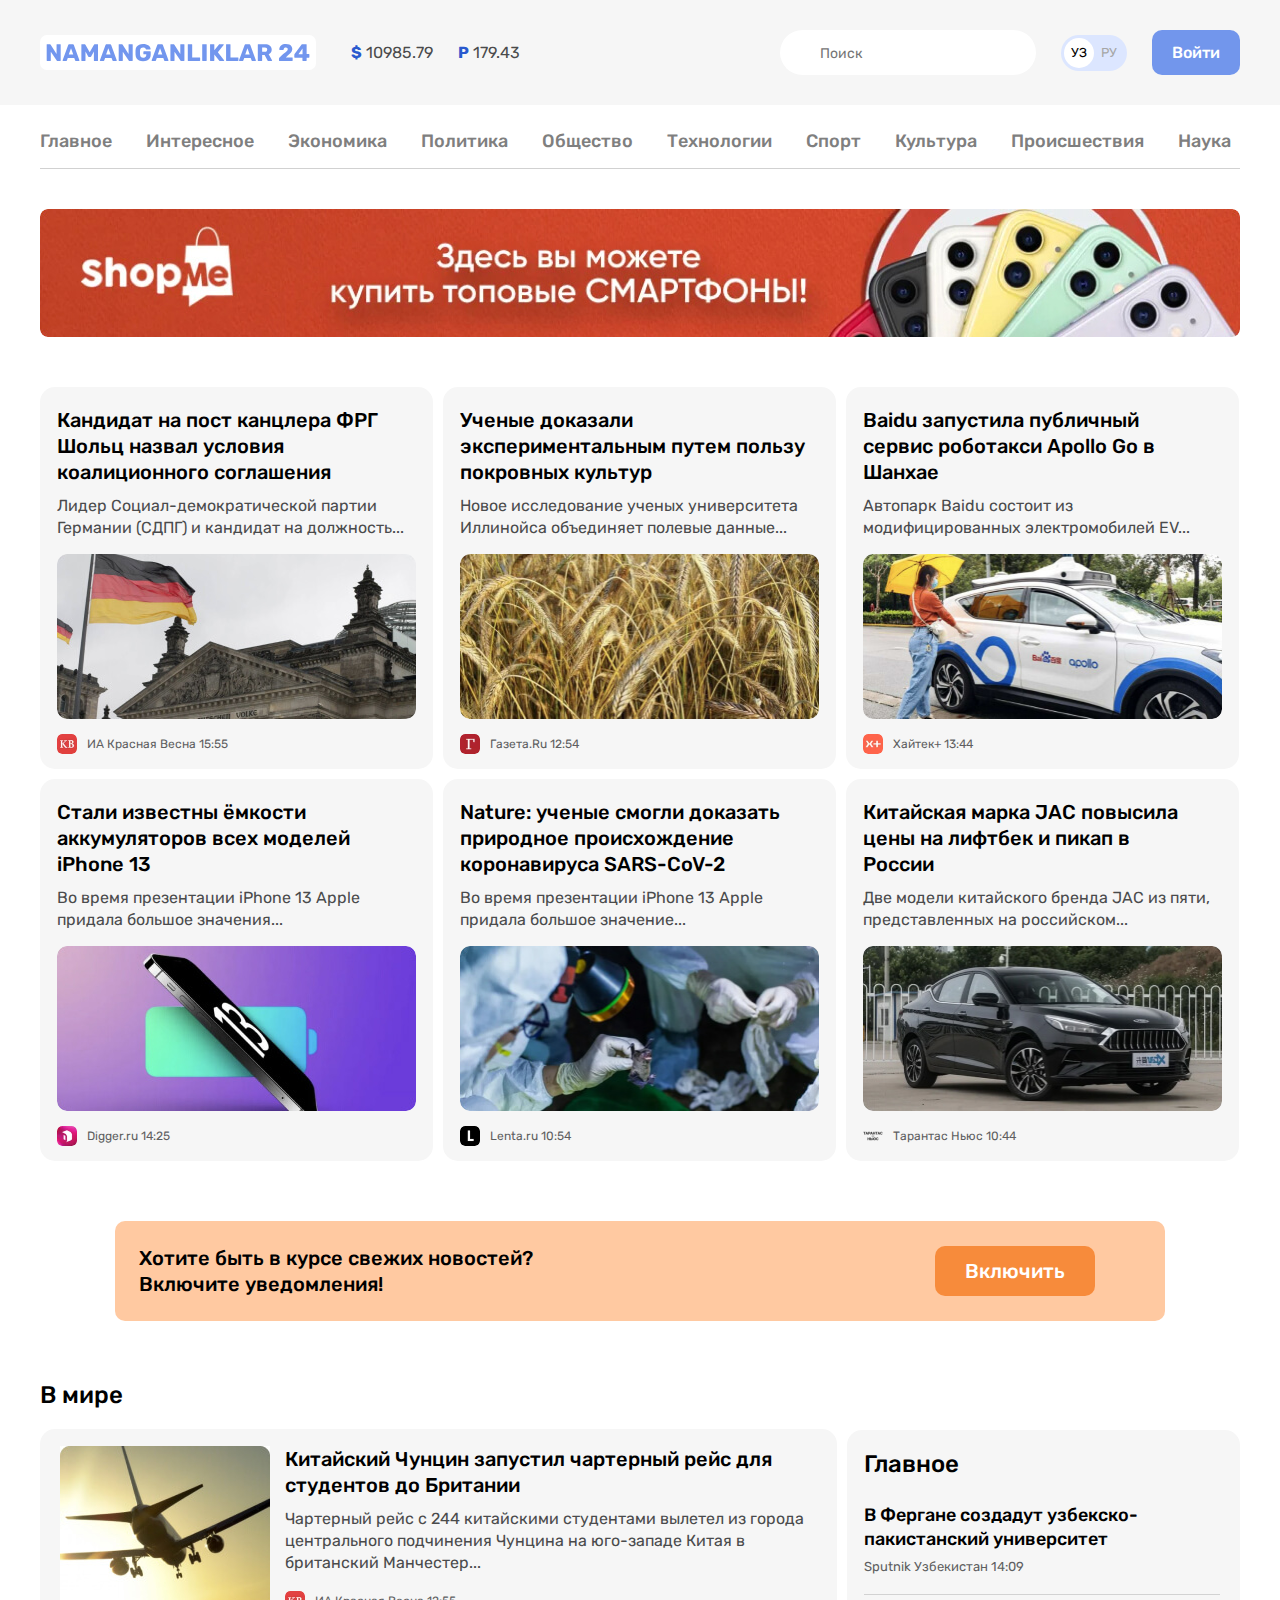
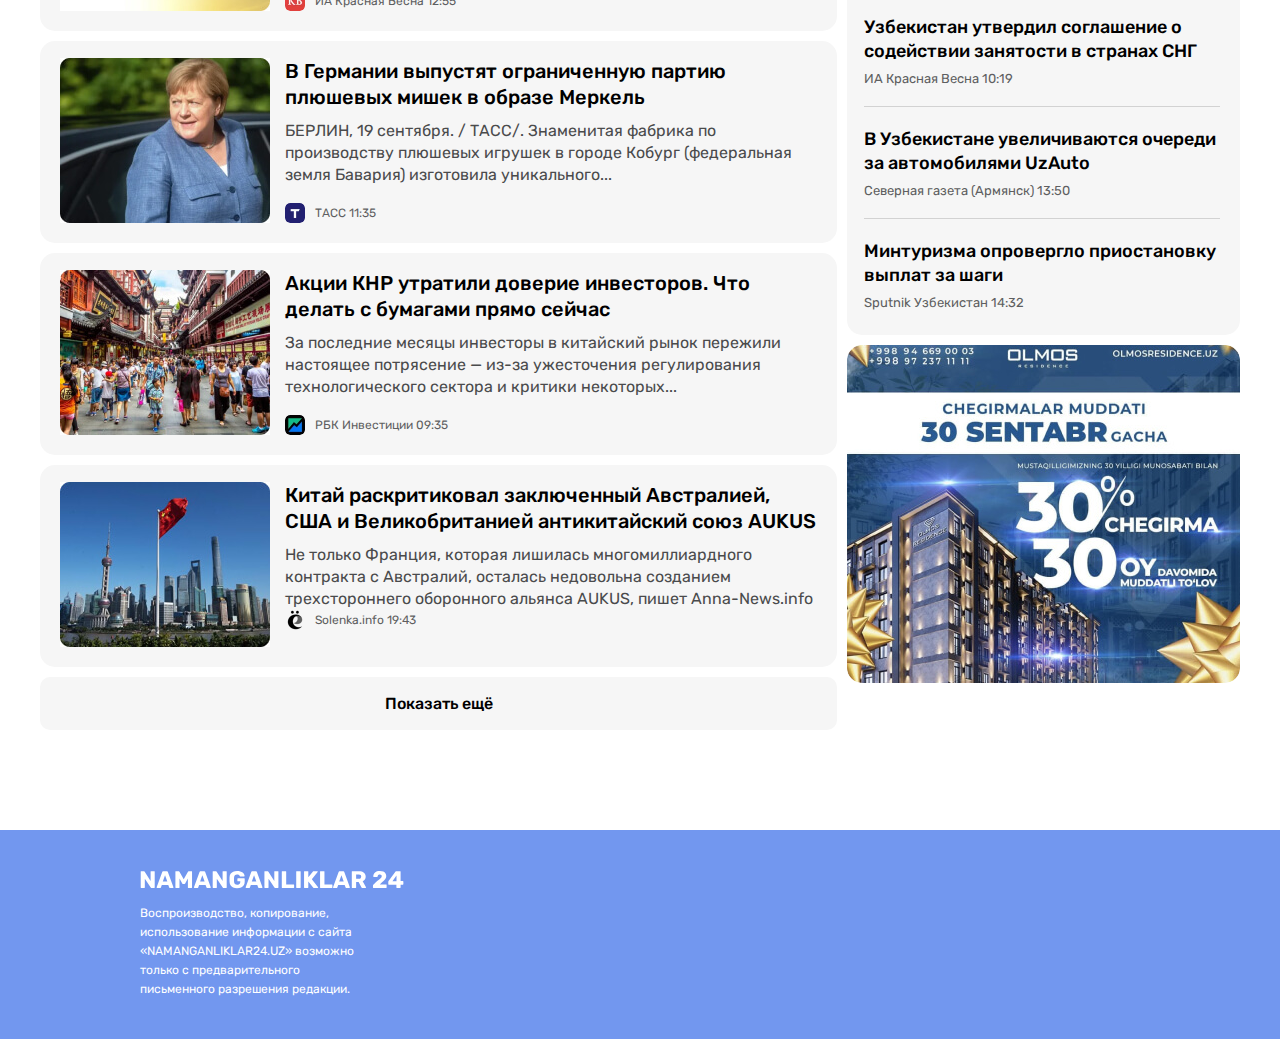
==== commit 8bdb42f4: "add site rectangle" ====
--- a/index.html
+++ b/index.html
@@ -114,7 +114,7 @@
                 <a class="header-banner-link " href="#" target="_blank">
                     <img class="header-banner-img" src="img/shopme-banner.jpg" 
                     alt="banner" width="1200" height="128" 
-                    srcset="img/shopme-banner.jpg 1x, img/shopme-banner@2x.jpg">
+                    srcset="img/shopme-banner.jpg 1x, img/shopme-banner@2x.jpg 2x">
                 </a>
             </aside>
         </div>
@@ -143,9 +143,9 @@
 
                     <div class="site-card-group">
                         <img class="site-mini-ava article-card-ava" src="img/krasnaya.svg" alt="ava" width="20" height="20">
-                        <div>
-                            <span class="site-mini-text">ИА Красная Весна </span>
-                            <time class="site-mini-text site-mini-time" datetime="2022-06-03T15:55:00">15:55</time>
+                        <div class="site-news-card-course-time">
+                            <span class="site-news-card-course">ИА Красная Весна </span>
+                            <time class=" site-news-card-time" datetime="2022-06-03T15:55:00">15:55</time>
                         </div>
                     </div>
 
@@ -169,9 +169,9 @@
                     <div class="site-card-group">
                         <img class="site-mini-ava article-card-ava" src="img/gozeta.svg" alt="ava" width="20" height="20">
                         
-                        <div>
-                            <span class="site-mini-text">Газета.Ru </span>
-                            <time class="site-mini-text site-mini-time" datetime="2022-06-03T12:54:00">12:54</time>
+                        <div class="site-news-card-course-time">
+                            <span class="site-news-card-course">Газета.Ru </span>
+                            <time class=" site-news-card-time" datetime="2022-06-03T12:54:00">12:54</time>
                         </div>
                     </div>
 
@@ -194,9 +194,9 @@
                     <div class="site-card-group">
                         <img class="site-mini-ava article-card-ava" src="img/haytek-plus.svg" alt="ava" width="20" height="20">
                         
-                        <div>
-                            <span class="site-mini-text">Хайтек+ </span>
-                            <time class="site-mini-text site-mini-time" datetime="2022-06-03T13:44:00">13:44</time>
+                        <div class="site-news-card-course-time">
+                            <span class="site-news-card-course">Хайтек+ </span>
+                            <time class=" site-news-card-time" datetime="2022-06-03T13:44:00">13:44</time>
                         </div>
                     </div>
 
@@ -219,9 +219,9 @@
                     <div class="site-card-group">
                         <img class="site-mini-ava article-card-ava" src="img/digger-ru.svg" alt="ava" width="20" height="20">
                         
-                        <div>
-                            <span class="site-mini-text">Digger.ru </span>
-                            <time class="site-mini-text site-mini-time" datetime="2022-06-03T14:25:00">14:25</time>
+                        <div class="site-news-card-course-time">
+                            <span class="site-news-card-course">Digger.ru </span>
+                            <time class=" site-news-card-time" datetime="2022-06-03T14:25:00">14:25</time>
                         </div>
                     </div>
 
@@ -244,9 +244,9 @@
                     <div class="site-card-group">
                         <img class="site-mini-ava article-card-ava" src="img/lenta.svg" alt="ava" width="20" height="20">
                         
-                        <div>
-                            <span class="site-mini-text">Lenta.ru </span>
-                            <time class="site-mini-text site-mini-time" datetime="2022-06-03T10:54:00">10:54</time>
+                        <div class="site-news-card-course-time">
+                            <span class="site-news-card-course">Lenta.ru </span>
+                            <time class=" site-news-card-time" datetime="2022-06-03T10:54:00">10:54</time>
                         </div>
                     </div>
 
@@ -269,9 +269,9 @@
                     <div class="site-card-group">
                         <img class="site-mini-ava article-card-ava" src="img/tarantas.svg" alt="ava" width="20" height="20">
                         
-                        <div>
-                            <span class="site-mini-text">Тарантас Ньюс </span>
-                            <time class="site-mini-text site-mini-time" datetime="2022-06-03T10:44:00">10:44</time>
+                        <div class="site-news-card-course-time">
+                            <span class="site-news-card-course">Тарантас Ньюс </span>
+                            <time class=" site-news-card-time" datetime="2022-06-03T10:44:00">10:44</time>
                         </div>
                     </div>
                     
@@ -287,21 +287,21 @@
                 <button class="button button-orange" type="button">Включить</button>
             </section>
             <section class="roster">
-                <h2 class="site-roster-title">В мире</h2>
-                <div class="roster-case">
-                    <ul class="site-roster-list roster-list">
-                        <li class="site-roster-item roster-item">
+                
+                    <div class="site-roster-list roster-list">
+                        <h2 class="site-roster-title">В мире</h2>
+                        <div class="site-roster-item roster-item">
                             <img class="site-roster-img roster-img" src="img/airplane.jpg" alt="samalyot" width="210"
-                            height="165" srcset="img/airplane.jpg 1x img/airplane@2x.jpg 2x">
+                            height="165" srcset="img/airplane.jpg 1x, img/airplane@2x.jpg 2x">
                             <div>
-                                <div class="site-roster-text-box roster-text-box">
-                                    <h3 class="site-roster-box-title roster-box-title">
-                                        <a class="site-roster-box-link roster-box-link" href="#">
+                                <div class="site-roster-content roster-content">
+                                    <h3 class="site-roster-content-title roster-box-title">
+                                        <a class="site-roster-content-link roster-box-link" href="#">
                                             Китайский Чунцин запустил чартерный рейс для 
                                             студентов до Британии
                                         </a> 
                                     </h3>
-                                    <p class="site-roster-box-topic roster-box-topic">
+                                    <p class="site-roster-content-topic roster-box-topic">
                                         Чартерный рейс с 244 китайскими студентами вылетел из города 
                                         центрального подчинения Чунцина на юго-западе Китая в 
                                         британский Манчестер...
@@ -309,26 +309,26 @@
                                 </div>
                                 <div class="site-card-group">
                                     <img class="site-mini-ava article-card-ava" src="img/krasnaya.svg" alt="ava" width="20" height="20">
-                                    <div>
-                                        <span class="site-mini-text">ИА Красная Весна </span>
-                                        <time class="site-mini-text site-mini-time" datetime="2022-06-03T12:55:00">12:55</time>
+                                    <div class="site-news-card-course-time">
+                                        <span class="site-news-card-course">ИА Красная Весна </span>
+                                        <time class="site-news-card-time" datetime="2022-06-03T12:55:00">12:55</time>
                                     </div>
                                 </div>
                             </div>
 
-                        </li>
-                        <li class="site-roster-item roster-item">
+                        </div>
+                        <div class="site-roster-item roster-item">
                             <img class="site-roster-img roster-img" src="img/merkeln.jpg" alt="merkeln" width="210"
-                            height="165" srcset="img/merkeln.jpg 1x img/merkeln@2x.jpg 2x">
+                            height="165" srcset="img/merkeln.jpg 1x, img/merkeln@2x.jpg 2x">
                             <div>
-                                <div class="site-roster-text-box roster-text-box">
-                                    <h3 class="site-roster-box-title roster-box-title">
-                                        <a class="site-roster-box-link roster-box-link" href="#">
+                                <div class="site-roster-content roster-content">
+                                    <h3 class="site-roster-content-title roster-box-title">
+                                        <a class="site-roster-content-link roster-box-link" href="#">
                                             В Германии выпустят ограниченную партию 
                                             плюшевых мишек в образе Меркель
                                         </a> 
                                     </h3>
-                                    <p class="site-roster-box-topic roster-box-topic">
+                                    <p class="site-roster-content-topic roster-box-topic">
                                         БЕРЛИН, 19 сентября. / ТАСС/. Знаменитая фабрика по
                                         производству плюшевых игрушек в городе Кобург (федеральная
                                         земля Бавария) изготовила уникального...
@@ -336,26 +336,26 @@
                                 </div>
                                 <div class="site-card-group">
                                     <img class="site-mini-ava article-card-ava" src="img/tacc.svg" alt="ava" width="20" height="20">
-                                    <div>
-                                        <span class="site-mini-text">ТАСС</span>
-                                        <time class="site-mini-text site-mini-time" datetime="2022-06-03T11:35:00">11:35</time>
+                                    <div class="site-news-card-course-time">
+                                        <span class="site-news-card-course">ТАСС</span>
+                                        <time class=" site-news-card-time" datetime="2022-06-03T11:35:00">11:35</time>
                                     </div>
                                 </div>
                             </div>
 
-                        </li>
-                        <li class="site-roster-item roster-item">
+                        </div>
+                        <div class="site-roster-item roster-item">
                             <img class="site-roster-img roster-img" src="img/chinetown.jpg" alt="chinetown" width="210"
-                            height="165" srcset="img/chinetown.jpg 1x img/chinetown@2x.jpg 2x">
+                            height="165" srcset="img/chinetown.jpg 1x, img/chinetown@2x.jpg 2x">
                             <div>
-                                <div class="site-roster-text-box roster-text-box">
-                                    <h3 class="site-roster-box-title roster-box-title">
-                                        <a class="site-roster-box-link roster-box-link" href="#">
+                                <div class="site-roster-content roster-content">
+                                    <h3 class="site-roster-content-title roster-box-title">
+                                        <a class="site-roster-content-link roster-box-link" href="#">
                                             Акции КНР утратили доверие инвесторов. Что
                                             делать с бумагами прямо сейчас
                                         </a> 
                                     </h3>
-                                    <p class="site-roster-box-topic roster-box-topic">
+                                    <p class="site-roster-content-topic roster-box-topic">
                                         За последние месяцы инвесторы в китайский рынок пережили
                                         настоящее потрясение — из-за ужесточения регулирования
                                         технологического сектора и критики некоторых...
@@ -363,114 +363,151 @@
                                 </div>
                                 <div class="site-card-group">
                                     <img class="site-mini-ava article-card-ava" src="img/rbk.svg" alt="ava" width="20" height="20">
-                                    <div>
-                                        <span class="site-mini-text">РБК Инвестиции</span>
-                                        <time class="site-mini-text site-mini-time" datetime="2022-06-03T09:35:00">09:35</time>
+                                    <div class="site-news-card-course-time">
+                                        <span class="site-news-card-course">РБК Инвестиции</span>
+                                        <time class=" site-news-card-time" datetime="2022-06-03T09:35:00">09:35</time>
                                     </div>
                                 </div>
                             </div>
 
-                        </li>
-                        <li class="site-roster-item roster-item">
+                        </div>
+                        <div class="site-roster-item roster-item">
                             <img class="site-roster-img roster-img" src="img/chine.jpg" alt="chine" width="210"
-                            height="165" srcset="img/chine.jpg 1x img/chine@2x.jpg 2x">
-                            <div>
-                                <div class="site-roster-text-box roster-text-box">
-                                    <h3 class="site-roster-box-title roster-box-title">
-                                        <a class="site-roster-box-link roster-box-link" href="#">
-                                            Китай раскритиковал заключенный Австралией,
-                                            США и Великобританией антикитайский союз AUKUS
-                                        </a> 
-                                    </h3>
-                                    <p class="site-roster-box-topic roster-box-topic">
-                                        Не только Франция, которая лишилась многомиллиардного
-                                        контракта с Австралий, осталась недовольна созданием
-                                        трехстороннего оборонного альянса AUKUS, пишет Anna-News.info
-                                    </p>
-                                </div>
+                            height="165" srcset="img/chine.jpg 1x, img/chine@2x.jpg 2x">
+                            
+                            <div class="site-roster-content roster-content">
+                                <h3 class="site-roster-content-title roster-box-title">
+                                    <a class="site-roster-content-link roster-box-link" href="#">
+                                        Китай раскритиковал заключенный Австралией,
+                                        США и Великобританией антикитайский союз AUKUS
+                                    </a> 
+                                </h3>
+                                <p class="site-roster-content-topic roster-box-topic">
+                                    Не только Франция, которая лишилась многомиллиардного
+                                    контракта с Австралий, осталась недовольна созданием
+                                    трехстороннего оборонного альянса AUKUS, пишет Anna-News.info
+                                </p>
+                                
                                 <div class="site-card-group">
                                     <img class="site-mini-ava article-card-ava" src="img/solenka.svg" alt="ava" width="20" height="20">
-                                    <div>
-                                        <span class="site-mini-text">Solenka.info</span>
-                                        <time class="site-mini-text site-mini-time" datetime="2022-06-03T19:43:00">19:43</time>
+                                    <div class="site-news-card-course-time">
+                                        <span class="site-news-card-course">Solenka.info</span>
+                                        <time class=" site-news-card-time" datetime="2022-06-03T19:43:00">19:43</time>
                                     </div>
                                 </div>
                             </div>
-
-                        </li>
-
-                        <li class="site-roster-item button-roster-item">
-                            <button class="button button-more" button="button">Показать ещё </button>
-                        </li>
-
-                    </ul>
-                    <div>
-                        <div class="roster-rectangle">
+                            
+                        
+                        </div>
+
+                        <div class="site-roster-item button-roster-item">
+                            <button class="button-more button button-block" type="button" >Показать ещё </button>
+                        </div>
+
+                    </div>
+                
+                    <div class="global-news-rectangle">
+                        <div class="layout-2-1-item roster-rectangle">
                             <h2 class="site-roster-title rectangle-title">Главное</h2>
-                            <ul class="site-rectangle-list rectangle-list">
-                                <li class="site-rectangle-item rectangle-item">
+                            <div class="site-rectangle-list rectangle-list">
+                                <div class="site-rectangle-item rectangle-item">
                                     <h3 class="site-rectangle-subtitle rectangle-subtitle">
-                                        В Фергане создадут узбекско-
-                                        пакистанский университет
-                                    </h3>
-                                    <div>
-                                        <span class="site-mini-text site-rectangle-mini-text">Sputnik Узбекистан </span>
-                                        <time class="site-mini-text site-rectangle-mini-text site-mini-time" 
+                                        <a class="site-rectangle-link" href="#">
+                                            В Фергане создадут узбекско-
+                                            пакистанский университет
+                                        </a>
+                                    </h3>
+                                    <div class="site-news-card-course-time">
+                                        <span class="site-news-card-course site-rectangle-mini-text">Sputnik Узбекистан </span>
+                                        <time class="site-news-card-time site-rectangle-mini-text site-mini-time" 
                                         datetime="2022-06-03T14:09:00">14:09</time>
                                     </div>
                                 
-                                </li>
-
-                                <li class="site-rectangle-item rectangle-item">
+                                </div>
+
+                                <div class="site-rectangle-item rectangle-item">
                                     <h3 class="site-rectangle-subtitle rectangle-subtitle">
-                                        Узбекистан утвердил соглашение о 
-                                        содействии занятости в странах СНГ
-                                    </h3>
-                                    <div>
-                                        <span class="site-mini-text site-rectangle-mini-text">ИА Красная Весна </span>
-                                        <time class="site-mini-text site-rectangle-mini-text site-mini-time" 
+                                        <a class="site-rectangle-link" href="#">
+                                            Узбекистан утвердил соглашение о 
+                                            содействии занятости в странах СНГ
+                                        </a>
+                                    </h3>
+                                    <div class="site-news-card-course-time">
+                                        <span class="site-news-card-course site-rectangle-mini-text">ИА Красная Весна </span>
+                                        <time class="site-news-card-time site-rectangle-mini-text site-mini-time" 
                                         datetime="2022-06-03T10:19:00">10:19</time>
                                     </div>
                                 
-                                </li>
-
-                                <li class="site-rectangle-item rectangle-item">
+                                </div>
+
+                                <div class="site-rectangle-item rectangle-item">
                                     <h3 class="site-rectangle-subtitle rectangle-subtitle">
-                                        В Узбекистане увеличиваются очереди 
-                                        за автомобилями UzAuto
-                                    </h3>
-                                    <div>
-                                        <span class="site-mini-text site-rectangle-mini-text">Северная газета (Армянск) </span>
-                                        <time class="site-mini-text site-rectangle-mini-text site-mini-time" 
+                                        <a class="site-rectangle-link" href="#">
+                                            В Узбекистане увеличиваются очереди 
+                                            за автомобилями UzAuto
+                                        </a>
+                                    </h3>
+                                    <div class="site-news-card-course-time">
+                                        <span class="site-news-card-course site-rectangle-mini-text">Северная газета (Армянск) </span>
+                                        <time class="site-news-card-time site-rectangle-mini-text site-mini-time" 
                                         datetime="2022-06-03T13:50:00">13:50</time>
                                     </div>
                                 
-                                </li>
+                                </div>
                             
-                                <li class="site-rectangle-item rectangle-item">
+                                <div class="site-rectangle-item rectangle-item">
                                     <h3 class="site-rectangle-subtitle rectangle-subtitle">
-                                        Минтуризма опровергло приостановку 
-                                        выплат за шаги
-                                    </h3>
-                                    <div>
-                                        <span class="site-mini-text site-rectangle-mini-text">Sputnik Узбекистан </span>
-                                        <time class="site-mini-text site-rectangle-mini-text site-mini-time" 
+                                        <a class="site-rectangle-link" href="#">
+                                            Минтуризма опровергло приостановку 
+                                            выплат за шаги
+                                        </a>
+                                    </h3>
+                                    <div class="site-news-card-course-time">
+                                        <span class="site-news-card-course site-rectangle-mini-text">Sputnik Узбекистан </span>
+                                        <time class="site-news-card-time site-rectangle-mini-text site-mini-time" 
                                         datetime="2022-06-03T14:32:00">14:32</time>
                                     </div>
-                                
-                                </li>
-                            </ul>
-                        </div>
-                        <img class="site-rectangle-img" src="img/olmos.jpg" alt="olmos" width="393" height="338"
-                        srcset="img/olmos.jpg 1x img/olmos@2x.jpg 2x">
-                    </div>
-                </div>
+                                    
+                                </div>
+
+                            </div>
+                        </div>
+                        <aside class="layout-2-1-item site-rectangle-ad">
+                            <a class="site-rectangle-ad-link" href="#">
+                                <img class="site-rectangle-img" src="img/olmos.jpg" alt="olmos" width="393" height="338" srcset="img/olmos.jpg 1x, img/olmos@2x.jpg 2x">
+                            </a>
+                        </aside>
+                    </div>
+                
 
             </section>
         </div>
 
 
     </main>
+    <footer class="site-footer footer">
+        <div class="container">
+            <div class="footer-box">
+                <img class="footer-logo" src="img/logo-white.svg" alt="logo" width="264" height="28">
+                <article class="footer-article">
+                    <p class="site-footer-text footer-text">
+                        Воспроизводство, копирование,
+                        использование информации с сайта
+                        «NAMANGANLIKLAR24.UZ» возможно
+                        только с предварительного
+                        письменного разрешения редакции.
+                    </p>
+
+                    <div>
+                        <a class="site-footer-link" href="#"></a>
+                    </div>
+
+
+                </article>
+
+            </div>
+        </div>
+    </footer>
 
 
 
--- a/css/style.css
+++ b/css/style.css
@@ -55,6 +55,11 @@
 .button:active{
     opacity: 0.6;
 
+}
+
+.button-block{
+    display: block;
+    width: 100%;
 }
 
 .button-primary{
@@ -257,7 +262,7 @@
 
 .main{
     flex-grow: 1;
-
+    padding-bottom: 100px;
 }
 
 .news-grid{
@@ -340,7 +345,7 @@
 
 }
 
-.site-mini-text{
+.site-news-card-course-time{
     margin: 0;
     font-style: normal;
     font-weight: 400;
@@ -367,7 +372,7 @@
     width: 1050px;
     margin: 60px 75px;
     padding: 24px 70px 24px 24px;
-    background-color: #fcb462;
+    background-color: #ffc9a1;
     border-radius: 10px;
 }
 
@@ -382,7 +387,9 @@
 }
 
 /*roster*/
-
+.roster{
+    display: flex;
+}
 
 .site-roster-title{
     font-style: normal;
@@ -395,25 +402,25 @@
 
 }
 
-.roster-case{
-    display: flex;
-
-}
+
 
 .site-roster-list{
+    display: flex;
+    flex-direction: column;
     margin: 0;
     padding: 0;
     margin-right: 10px;
     margin-bottom: -10px;
+    
 }
 
 .site-roster-item{
     width: 797px;
     display: flex;
-    align-items: center;
+    align-items: start;
     margin: 0;
     background-color: #f6f6f6;
-    border-radius: 15px;
+    border-radius: 15px;    
     padding: 17px 20px 20px;
     margin-bottom: 10px;
 }
@@ -421,11 +428,15 @@
 .site-roster-img{
     width: 210px;
     height: 165px;
+    object-fit: cover;
     display: block;
     margin-right: 15px;
 }
 
-.site-roster-text-box{
+.site-roster-content{
+    display: flex;
+    flex-direction: column;
+    flex-grow: 1;
     width: 535px;
     margin: 0;
     padding: 0;
@@ -433,14 +444,14 @@
 
 }
 
-.site-roster-box-title{
+.site-roster-content-title{
     margin: 0;
     padding: 0;
     margin-bottom: 10px;
 
 }
 
-.site-roster-box-link{
+.site-roster-content-link{
     text-decoration: none;
     font-style: normal;
     font-weight: 500;
@@ -450,7 +461,17 @@
 
 }
 
-.site-roster-box-topic{
+.site-roster-content-link:hover{
+    color:#7296ec
+
+}
+
+.site-roster-content-link:active{
+    opacity: 0,6;
+
+}
+
+.site-roster-content-topic{
     font-weight: 400;
     margin: 0;
 
@@ -459,21 +480,31 @@
 .button-roster-item{
     padding: 0;
     background-color: #aeaeae;
+
 }
 
 .button-more{
     margin: auto;
-    padding: 17px 343px;
+    padding: 17px;
     background-color: #f6f6f6;
     color: #000;
+
+}
+
+.global-news-rectangle{
+    width: 393px;
+    margin-top: 49px;
 }
 
 /*roster-rectangle*/
 .roster-rectangle{
-    width: 393px;
     background-color: #f6f6f6;
     padding: 20px 20px 25px 17px;
     border-radius: 15px;
+    
+}
+
+.layout-2-1-item:not(:last-child){
     margin-bottom: 10px;
     
 }
@@ -486,23 +517,44 @@
 .site-rectangle-list{
     margin: 0;
     padding: 0;
-    list-style: none;
-    
-}
-
-.site-rectangle-item{
+    
+}
+
+.site-rectangle-item:not(:first-child){
+    padding-top: 20px;
+
+}
+
+.site-rectangle-item:not(:last-child){
     padding-bottom: 20px;
     border-bottom: 1px solid #d2d2d2
 }
 
 .site-rectangle-subtitle{
     margin: 0;
-    font-style: normal;
+    margin-bottom: 8px;
+
+}
+
+.site-rectangle-link{
+    display: inline-block;
+    font-style: normal;
+    text-decoration: none;
     font-weight: 500;
     font-size: 18px;
     line-height: 24px;
     color: #000;
-    margin-bottom: 8px;
+
+}
+
+.site-rectangle-link:hover{
+    color:#7296ec
+
+}
+
+.site-rectangle-link:active{
+    opacity: 0,6;
+
 }
 
 .site-rectangle-mini-text{
@@ -511,9 +563,52 @@
     
 }
 
+.site-rectangle-ad-link{
+    display: flex;
+}
+
 .site-rectangle-img{
+    width: 393px;
+    height: 338px;
+    object-fit: cover;
     display: block;
     border-radius: 15px;
 
 }
 
+/*footer*/
+.site-footer{
+    background-color: #7297ef;
+    padding-top: 40px;
+    padding-bottom: 40px;
+
+}
+
+.footer-box{
+    width: 1000px;
+    margin-left: 100px;
+    margin-right: 100px;
+    
+}
+
+.footer-logo{
+    display: block;
+    margin-bottom: 15px;
+
+}
+
+.footer-article{
+    display: flex;
+
+}
+
+.site-footer-text{
+    width: 230px;
+    color: #fff;
+    font-style: normal;
+    font-weight: 400;
+    font-size: 12px;
+    line-height: 19px;
+    margin: 0;  
+
+}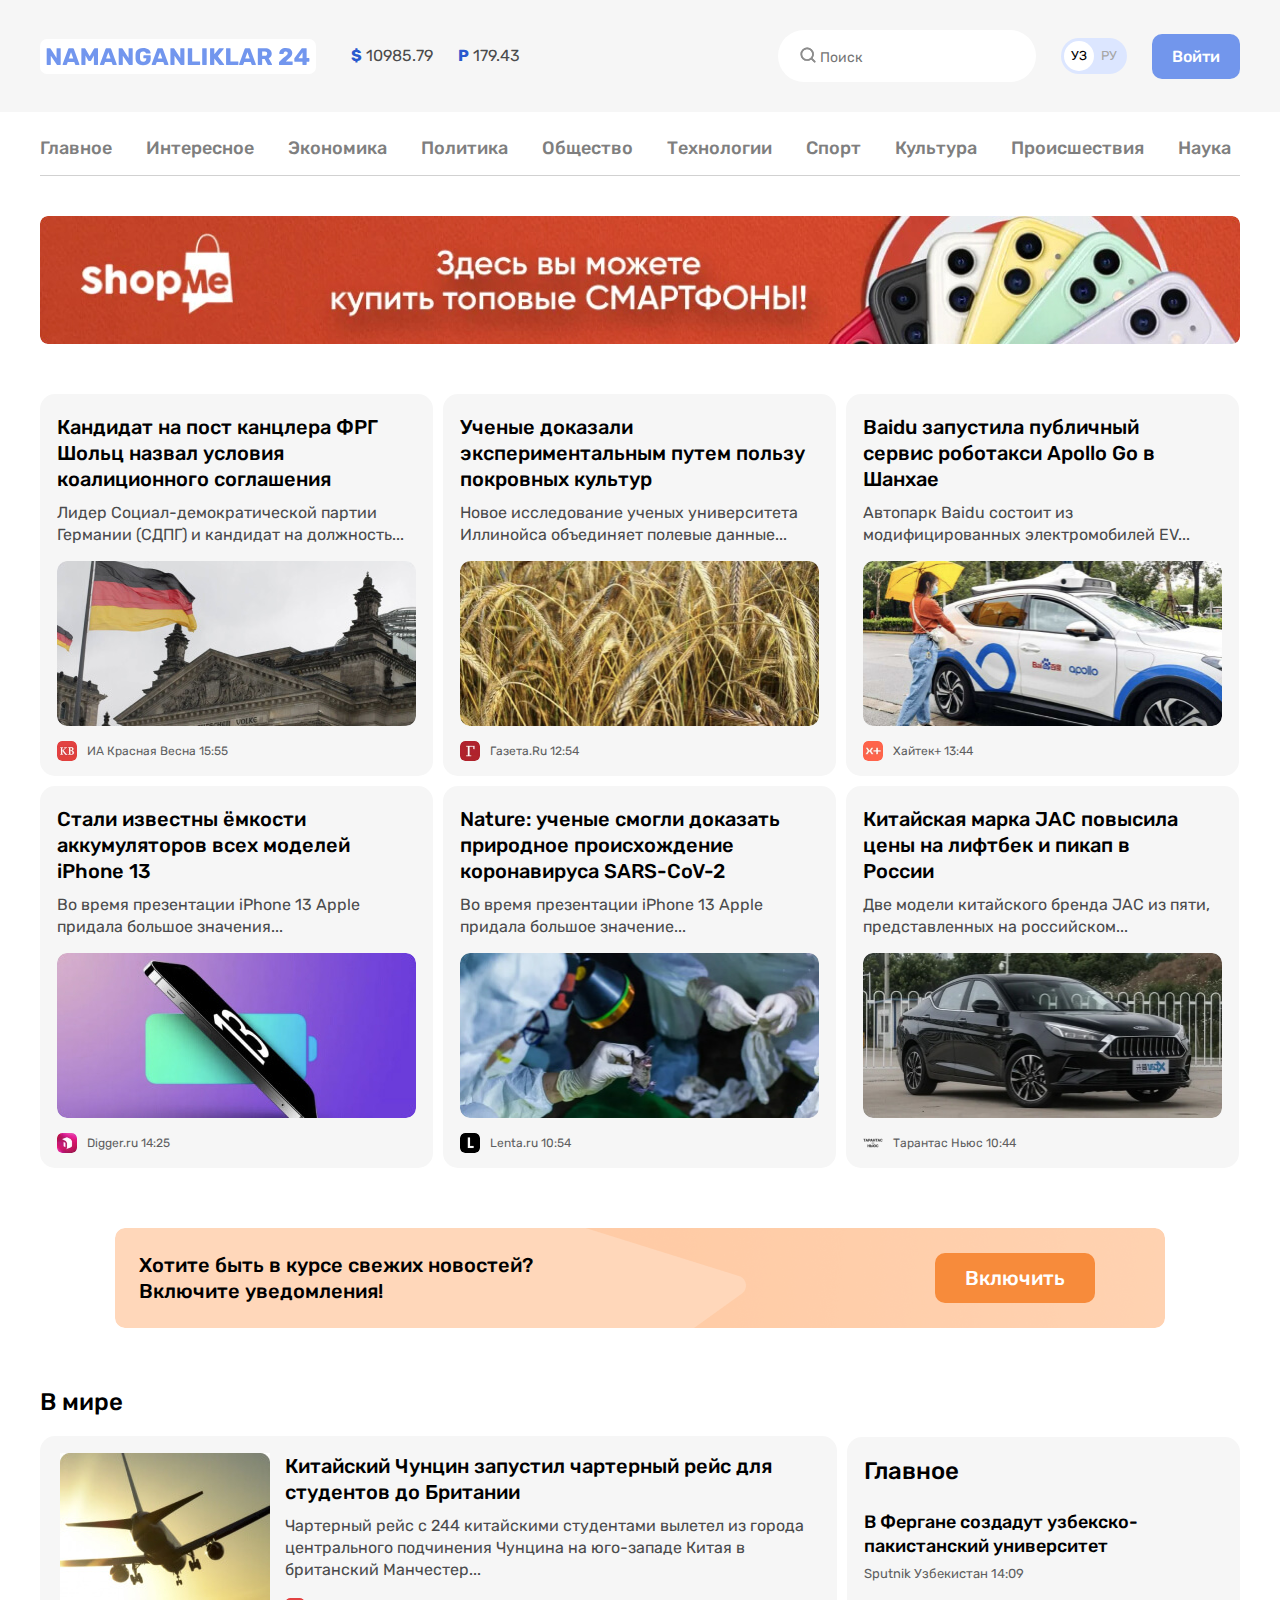
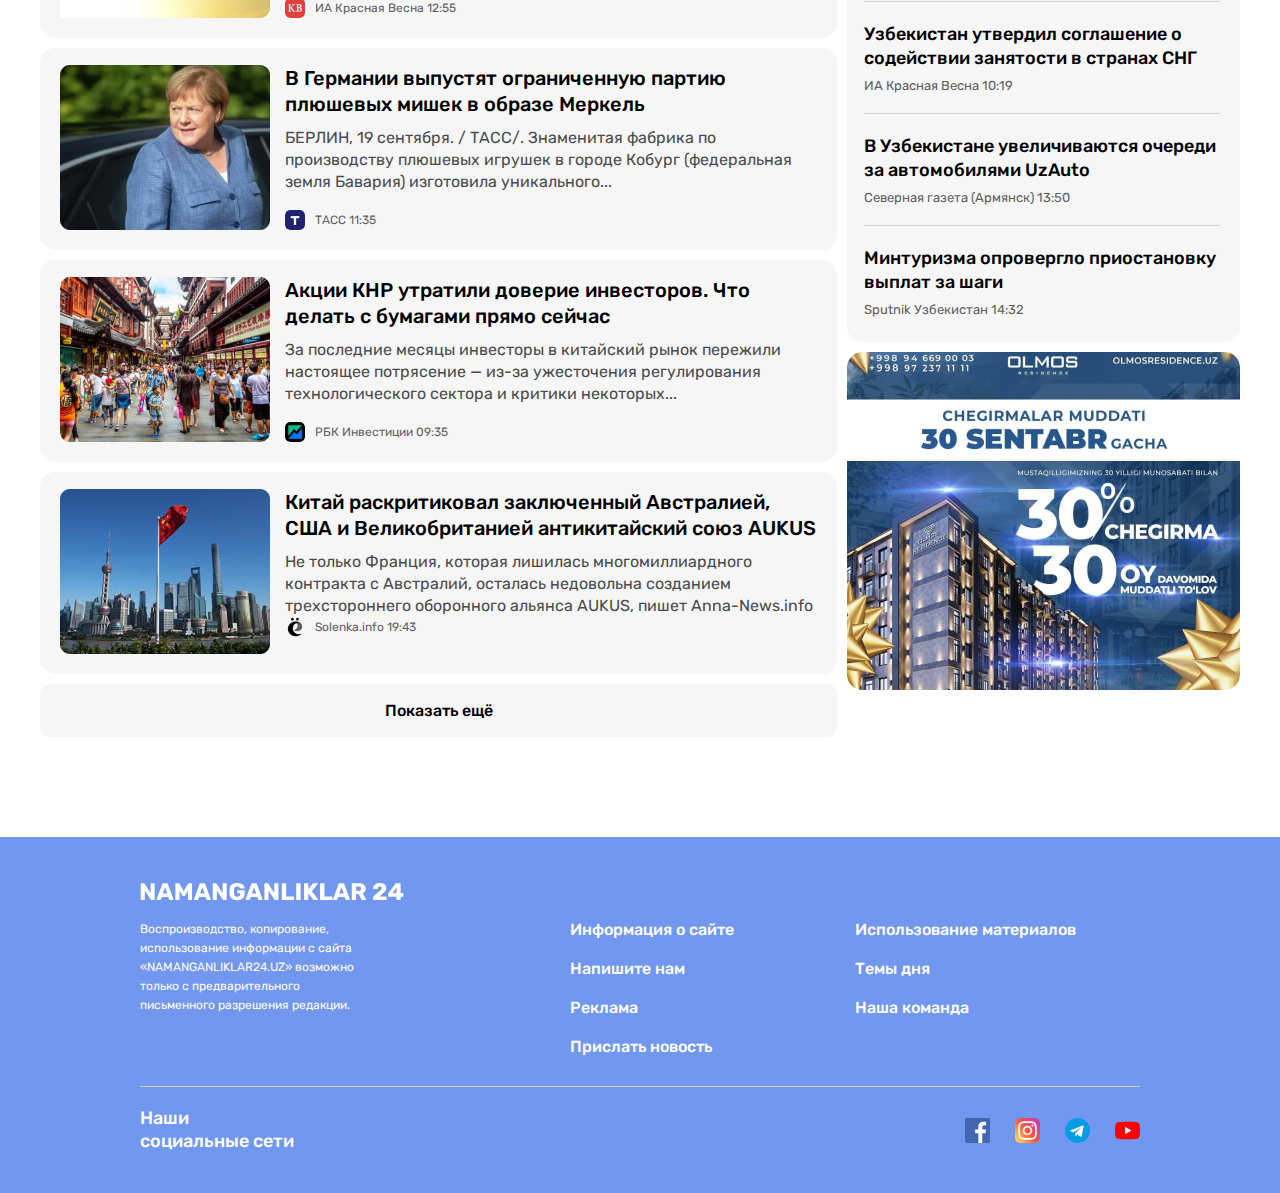
==== commit b8d56e9d: "add contact and site list" ====
--- a/index.html
+++ b/index.html
@@ -41,12 +41,11 @@
                 <!--TODO search form-->
 
                 <form class="global-search-form" action="https://echo.htmlacademy.ru" method="get">
-                    <!--<button class="global-search-form-button">
-                        <img class="global-search-form-img" src="img/search.svg" alt="search" width="20" height="20">
-                    </button>-->
+                    <button class="global-search-form-button">
+                        <span class="global-search-form-icon"></span> 
+                    </button>
                     <input class="global-search-form-input" type="search" 
                         name="search" placeholder="Поиск" aria-label="Поиск" required>
-
                 </form>
                 <!--lang toggle-->
 
@@ -64,43 +63,43 @@
             <nav class="site-header-nav-container container">
             <ul class="site-header-nav-list">
                 <li class="site-header-nav-item">
-                    <a class="site-header-nav-link" href="#">Главное</a> 
-
-                </li>
-                <li class="site-header-nav-item">
-                    <a class="site-header-nav-link" href="#">Интересное</a> 
-
-                </li>
-                <li class="site-header-nav-item">
-                    <a class="site-header-nav-link" href="#">Экономика</a> 
-
-                </li>
-                <li class="site-header-nav-item">
-                    <a class="site-header-nav-link" href="#">Политика</a> 
-
-                </li>
-                <li class="site-header-nav-item">
-                    <a class="site-header-nav-link" href="#">Общество</a> 
-
-                </li>
-                <li class="site-header-nav-item">
-                    <a class="site-header-nav-link" href="#">Технологии</a> 
-
-                </li>
-                <li class="site-header-nav-item">
-                    <a class="site-header-nav-link" href="#">Спорт</a> 
-
-                </li>
-                <li class="site-header-nav-item">
-                    <a class="site-header-nav-link" href="#">Культура</a> 
-
-                </li>
-                <li class="site-header-nav-item">
-                    <a class="site-header-nav-link" href="#">Происшествия</a>
-
-                </li>
-                <li class="site-header-nav-item">
-                    <a class="site-header-nav-link" href="#">Наука</a>
+                    <a class="site-header-nav-link" href="index.html">Главное</a> 
+
+                </li>
+                <li class="site-header-nav-item">
+                    <a class="site-header-nav-link" href="index-list.html">Интересное</a> 
+
+                </li>
+                <li class="site-header-nav-item">
+                    <a class="site-header-nav-link" href="index-list.html">Экономика</a> 
+
+                </li>
+                <li class="site-header-nav-item">
+                    <a class="site-header-nav-link" href="index-list.html">Политика</a> 
+
+                </li>
+                <li class="site-header-nav-item">
+                    <a class="site-header-nav-link" href="index-list.html">Общество</a> 
+
+                </li>
+                <li class="site-header-nav-item">
+                    <a class="site-header-nav-link" href="index-list.html">Технологии</a> 
+
+                </li>
+                <li class="site-header-nav-item">
+                    <a class="site-header-nav-link" href="index-list.html">Спорт</a> 
+
+                </li>
+                <li class="site-header-nav-item">
+                    <a class="site-header-nav-link" href="index-list.html">Культура</a> 
+
+                </li>
+                <li class="site-header-nav-item">
+                    <a class="site-header-nav-link" href="index-list.html">Происшествия</a>
+
+                </li>
+                <li class="site-header-nav-item">
+                    <a class="site-header-nav-link" href="index-list.html">Наука</a>
 
                 </li>
             </ul>
@@ -142,7 +141,7 @@
                     alt="germaniya" width="360" height="165" srcset="img/image1.jpg 1x, img/image1@2x.jpg 2x">
 
                     <div class="site-card-group">
-                        <img class="site-mini-ava article-card-ava" src="img/krasnaya.svg" alt="ava" width="20" height="20">
+                        <img class="site-mini-ava article-card-ava" src="img/krasnaya.svg" alt="" width="20" height="20" aria-hidden="true">
                         <div class="site-news-card-course-time">
                             <span class="site-news-card-course">ИА Красная Весна </span>
                             <time class=" site-news-card-time" datetime="2022-06-03T15:55:00">15:55</time>
@@ -167,7 +166,7 @@
                     alt="bugdoy" width="360" height="165" srcset="img/image2.jpg 1x, img/image2@2x.jpg 2x">
 
                     <div class="site-card-group">
-                        <img class="site-mini-ava article-card-ava" src="img/gozeta.svg" alt="ava" width="20" height="20">
+                        <img class="site-mini-ava article-card-ava" src="img/gozeta.svg" alt="" width="20" height="20" aria-hidden="true">
                         
                         <div class="site-news-card-course-time">
                             <span class="site-news-card-course">Газета.Ru </span>
@@ -192,7 +191,7 @@
                     alt="auto" width="360" height="165" srcset="img/image3.jpg 1x, img/image3@2x.jpg 2x">
 
                     <div class="site-card-group">
-                        <img class="site-mini-ava article-card-ava" src="img/haytek-plus.svg" alt="ava" width="20" height="20">
+                        <img class="site-mini-ava article-card-ava" src="img/haytek-plus.svg" alt="" width="20" height="20" aria-hidden="true">
                         
                         <div class="site-news-card-course-time">
                             <span class="site-news-card-course">Хайтек+ </span>
@@ -217,7 +216,7 @@
                     alt="iphone" width="360" height="165" srcset="img/image4.jpg 1x, img/image4@2x.jpg 2x">
 
                     <div class="site-card-group">
-                        <img class="site-mini-ava article-card-ava" src="img/digger-ru.svg" alt="ava" width="20" height="20">
+                        <img class="site-mini-ava article-card-ava" src="img/digger-ru.svg" alt="" width="20" height="20" aria-hidden="true">
                         
                         <div class="site-news-card-course-time">
                             <span class="site-news-card-course">Digger.ru </span>
@@ -242,7 +241,7 @@
                     alt="trash" width="360" height="165" srcset="img/image5.jpg 1x, img/image5@2x.jpg 2x">
 
                     <div class="site-card-group">
-                        <img class="site-mini-ava article-card-ava" src="img/lenta.svg" alt="ava" width="20" height="20">
+                        <img class="site-mini-ava article-card-ava" src="img/lenta.svg" alt="" width="20" height="20" aria-hidden="true">
                         
                         <div class="site-news-card-course-time">
                             <span class="site-news-card-course">Lenta.ru </span>
@@ -267,7 +266,7 @@
                     alt="auto" width="360" height="165" srcset="img/image6.jpg 1x, img/image6@2x.jpg 2x">
 
                     <div class="site-card-group">
-                        <img class="site-mini-ava article-card-ava" src="img/tarantas.svg" alt="ava" width="20" height="20">
+                        <img class="site-mini-ava article-card-ava" src="img/tarantas.svg" alt="" width="20" height="20" aria-hidden="true">
                         
                         <div class="site-news-card-course-time">
                             <span class="site-news-card-course">Тарантас Ньюс </span>
@@ -308,7 +307,7 @@
                                     </p>
                                 </div>
                                 <div class="site-card-group">
-                                    <img class="site-mini-ava article-card-ava" src="img/krasnaya.svg" alt="ava" width="20" height="20">
+                                    <img class="site-mini-ava article-card-ava" src="img/krasnaya.svg" alt="" width="20" height="20" aria-hidden="true">
                                     <div class="site-news-card-course-time">
                                         <span class="site-news-card-course">ИА Красная Весна </span>
                                         <time class="site-news-card-time" datetime="2022-06-03T12:55:00">12:55</time>
@@ -335,7 +334,7 @@
                                     </p>
                                 </div>
                                 <div class="site-card-group">
-                                    <img class="site-mini-ava article-card-ava" src="img/tacc.svg" alt="ava" width="20" height="20">
+                                    <img class="site-mini-ava article-card-ava" src="img/tacc.svg" alt="" width="20" height="20" aria-hidden="true">
                                     <div class="site-news-card-course-time">
                                         <span class="site-news-card-course">ТАСС</span>
                                         <time class=" site-news-card-time" datetime="2022-06-03T11:35:00">11:35</time>
@@ -362,7 +361,7 @@
                                     </p>
                                 </div>
                                 <div class="site-card-group">
-                                    <img class="site-mini-ava article-card-ava" src="img/rbk.svg" alt="ava" width="20" height="20">
+                                    <img class="site-mini-ava article-card-ava" src="img/rbk.svg" alt="" width="20" height="20" aria-hidden="true">
                                     <div class="site-news-card-course-time">
                                         <span class="site-news-card-course">РБК Инвестиции</span>
                                         <time class=" site-news-card-time" datetime="2022-06-03T09:35:00">09:35</time>
@@ -389,7 +388,7 @@
                                 </p>
                                 
                                 <div class="site-card-group">
-                                    <img class="site-mini-ava article-card-ava" src="img/solenka.svg" alt="ava" width="20" height="20">
+                                    <img class="site-mini-ava article-card-ava" src="img/solenka.svg" alt="" width="20" height="20" aria-hidden="true">
                                     <div class="site-news-card-course-time">
                                         <span class="site-news-card-course">Solenka.info</span>
                                         <time class=" site-news-card-time" datetime="2022-06-03T19:43:00">19:43</time>
@@ -401,7 +400,8 @@
                         </div>
 
                         <div class="site-roster-item button-roster-item">
-                            <button class="button-more button button-block" type="button" >Показать ещё </button>
+                            <a class="button-more button button-block" href="index-list.html">Показать ещё</a>
+                        
                         </div>
 
                     </div>
@@ -482,28 +482,73 @@
 
             </section>
         </div>
-
-
     </main>
+
     <footer class="site-footer footer">
         <div class="container">
             <div class="footer-box">
-                <img class="footer-logo" src="img/logo-white.svg" alt="logo" width="264" height="28">
-                <article class="footer-article">
-                    <p class="site-footer-text footer-text">
+                <div class="site-footer-logo-wrapper">
+                    <a class="site-footer-logo-link" href="index.html">
+                        <img class="footer-logo" src="img/logo-white.svg" alt="N24-logo" width="264" height="28">
+                    </a>
+                </div>
+                <div class="footer-article">
+                    <div class="site-footer-text footer-text">
                         Воспроизводство, копирование,
                         использование информации с сайта
                         «NAMANGANLIKLAR24.UZ» возможно
                         только с предварительного
                         письменного разрешения редакции.
-                    </p>
-
-                    <div>
-                        <a class="site-footer-link" href="#"></a>
-                    </div>
-
-
-                </article>
+                    </div>
+
+                    <div class="footer-article-link-case">
+                        <ul class="link-footer-list">
+                            <li class="link-footer-item">
+                                <a class="footer-link" href="#">Информация о сайте</a></li>
+                            <li class="link-footer-item">
+                                <a class="footer-link" href="contact.html">Напишите нам</a></li>
+                            <li class="link-footer-item">
+                                <a class="footer-link" href="#">Реклама</a></li>
+                            <li class="link-footer-item">
+                                <a class="footer-link" href="#">Прислать новость</a></li>
+                        </ul>
+                        <ul class="link-footer-list">
+                            <li class="link-footer-item">
+                                <a class="footer-link" href="#">Использование материалов</a></li>
+                            <li class="link-footer-item">
+                                <a class="footer-link" href="#">Темы дня</a></li>
+                            <li class="link-footer-item">
+                                <a class="footer-link" href="#">Наша команда</a></li>
+                        </ul>
+                    </div>
+
+
+                </div>
+                <div class="site-footer-socials">
+                    <h3 class="site-footer-socials-heading">Наши социальные сети</h3>
+                    <ul class="site-footer-socials-icons">
+                        <li class="site-footer-socials-item">
+                            <a class="site-footer-socials-icon-link" href="https://facebook.com" target="_blank">
+                                <img class="site-footer-socials-icon" src="img/facebook-icon.svg" alt="facebook">
+                            </a>
+                        </li>
+                        <li class="site-footer-socials-item">
+                            <a class="site-footer-socials-icon-link" href="https://instagram.com" target="_blank">
+                                <img class="site-footer-socials-icon" src="img/instagram-icon.svg" alt="instagram">
+                            </a>
+                        </li>
+                        <li class="site-footer-socials-item">
+                            <a class="site-footer-socials-icon-link" href="https://telegram.com" target="_blank">
+                                <img class="site-footer-socials-icon" src="img/telegram-icon.svg" alt="telegram">
+                            </a>
+                        </li>
+                        <li class="site-footer-socials-item">
+                            <a class="site-footer-socials-icon-link" href="https://youtube.com" target="_blank">
+                                <img class="site-footer-socials-icon" src="img/youtube-icon.svg" alt="youtube">
+                            </a>
+                        </li>
+                    </ul>
+                </div>
 
             </div>
         </div>
--- a/css/style.css
+++ b/css/style.css
@@ -1,21 +1,26 @@
-*{
+html{
     box-sizing: border-box;
-
-}
-
-html{
     height: 100%;
     scroll-behavior: smooth;
 
 }
 
+*,
+*::before,
+*::after{
+    box-sizing: inherit;
+
+}
+
+
+
 body{
     display: flex;
     flex-direction: column;
     height: 100%;
     margin: 0;
     padding: 0;
-    font-family: 'rubik', 'arial', sans-serif;
+    font-family: 'Rubik', 'arial', sans-serif;
     font-size: 16px;
     line-height: 22px;
     background-color: #ffffff;
@@ -31,6 +36,8 @@
 
 *:focus{
     outline: 2px dashed #7296ec;
+    outline-offset: 3px;
+
 }
 
 .button{
@@ -77,6 +84,13 @@
     
 }
 
+.button-blue{
+    background-color: #7296ec;
+    color: #fff;
+    padding: 17px 30px;
+
+}
+
 .container{
     width: 100%;
     max-width: 1240px;
@@ -84,6 +98,7 @@
     padding-right: 20px;
     margin-left: auto;
     margin-right: auto;
+    
 }
 
 /*SITE HEADER*/
@@ -142,32 +157,44 @@
 }
 
 .global-search-form{
+    display: flex;
+    align-items: center;
     margin-right: 25px;
-
-}
-/*
-.global-search-form-button{
-    padding: 0;
-    border: 0;
-    background-color: #fff;
-}
-
-.global-search-form-img{
-
-    display: flex;
-}
-*/
-.global-search-form-input{
-    font-size: 14px;
-    line-height: normal;
-    border: 0;
+    padding-left: 20px;
     background-color: #fff;
     padding-top: 15px;
     padding-right: 20px;
     padding-bottom: 13px;
-    padding-left: 40px;
     border-radius: 60px;
 
+}
+
+.global-search-form-button{
+    padding: 0;
+    border: 0;
+    background-color: #fff;
+    margin-right: 2px;
+
+}
+
+.global-search-form-icon{
+    display: inline-block;
+    width: 20px;
+    height: 20px;
+    background-image: url('../img/search.svg');
+    background-repeat: no-repeat;
+    background-position: center center;
+    background-size: contain;
+
+}
+
+.global-search-form-input{
+    font-style: normal;
+    font-weight: 400;
+    line-height: 17px;
+    font-size: 14px;
+    border: 0;
+    padding: 0;
 
 }
 
@@ -370,9 +397,13 @@
     align-items: center;
     padding: 0;
     width: 1050px;
+    height: 100px;
     margin: 60px 75px;
     padding: 24px 70px 24px 24px;
-    background-color: #ffc9a1;
+    background-image: url('../img/background-fon.svg');
+    background-repeat: no-repeat;
+    background-position: 50% 50%;
+    
     border-radius: 10px;
 }
 
@@ -569,7 +600,7 @@
 
 .site-rectangle-img{
     width: 393px;
-    height: 338px;
+    height: 100%;
     object-fit: cover;
     display: block;
     border-radius: 15px;
@@ -581,6 +612,12 @@
     background-color: #7297ef;
     padding-top: 40px;
     padding-bottom: 40px;
+    color: #fff;
+
+}
+
+.site-footer *:focus{
+    outline: 2px dashed #fff;
 
 }
 
@@ -591,24 +628,266 @@
     
 }
 
+.site-footer-logo-wrapper{
+    display: flex;
+
+}
+
+.site-footer-logo-link{
+    display: flex;
+    
+
+}
+
+.site-footer-logo-link:hover{
+    opacity: 0.8;
+
+}
+
+.site-footer-logo-link:active{
+    opacity: 0.6;
+    
+}
+
 .footer-logo{
-    display: block;
+    width: 264px;
+    height: 28px;
+    object-fit: contain;
+    display: flex;
     margin-bottom: 15px;
 
 }
 
 .footer-article{
     display: flex;
+    padding-bottom: 30px;
+    border-bottom: 1px solid #cecece;
 
 }
 
 .site-footer-text{
     width: 230px;
-    color: #fff;
     font-style: normal;
     font-weight: 400;
     font-size: 12px;
     line-height: 19px;
-    margin: 0;  
+    margin: 0;
+    margin-right: 200px;  
+
+}
+
+.footer-article-link-case{
+    display: flex;
+    flex-grow: 1;
+}
+
+.link-footer-list{
+    width: 50%;
+    list-style: none;
+    font-style: normal;
+    margin: 0;
+    padding-left: 0;
+    padding-right: 24px;
+    font-weight: 500;
+    font-size: 16px;
+    line-height: 19px;
+
+}
+
+.link-footer-item:not(:last-child){
+    margin-bottom: 20px;
+}
+
+.footer-link{
+    display: inline-block;
+    text-decoration: none;
+    color: #fff;
+
+}
+
+.footer-link:hover{
+    opacity: 0.8;
+    text-decoration: underline;
+
+}
+
+.footer-link:active{
+    opacity: 0.6;
+    
+}
+
+.site-footer-socials{
+    display: flex;
+    align-items: center;
+    justify-content: space-between;
+    padding-top: 20px;
+}
+
+.site-footer-socials-heading{
+    margin: 0;
+    width: 160px;
+    font-style: normal;
+    font-weight: 500;
+    font-size: 18px;
+    line-height: 23px;
+
+}
+
+.site-footer-socials-icons{
+    display: flex;
+    list-style: none;
+    padding: 0;
+    margin: 0;
+}
+
+.site-footer-socials-item:not(:last-child){
+    margin-right: 25px;
+
+}
+
+.site-footer-socials-icon-link{
+    display: flex;
+    text-decoration: none;
+
+}
+
+.site-footer-socials-icon-link:hover{
+    opacity: 0.8;
+
+}
+
+.site-footer-socials-icon-link:active{
+    opacity: 0.3;
+    
+}
+
+.site-footer-socials-icon{
+    flex-shrink: 0;
+    width: 25px;
+    height: 25px;
+    display: block;
+    object-fit: contain;
+    object-position: center;
+}
+
+/* contact */
+.contact-form{
+    display: flex;
+    padding-top: 60px;
+
+}
+
+
+.site-form{
+    display: flex;
+    flex-direction: column;
+}
+
+.contact-page-form{
+    display: flex;
+    flex-direction: column;
+    width: 696px;
+    margin-right: 10px;
+
+}
+
+.button-form-contact-page{
+    align-self: flex-end;
+    
+}
+
+.form-groups-wrapper{
+    display: flex;
+    justify-content: space-between;
+}
+
+.form-groups-wrapper:not(:last-child){
+    margin-bottom: 10px;
+
+}
+
+
+.form-group:not(:last-child){
+    margin-bottom: 10px;
+
+}
+
+.form-groups-wrapper .form-group{
+    width: calc(50% - 5px);
+    margin-bottom: 0;
+
+}
+
+.form-input{
+    display: block;
+    width: 100%;
+    padding: 18px 20px;
+    border-radius: 10px;
+    border: 1px solid rgba(0, 0, 0, 0.2)
+    
+}
+
+
+
+.form-name{
+    margin-right: 10px;
+
+}
+
+.form-textarea{
+    display: block;
+    width: 100%;
+    min-height: 180px;
+    margin-bottom: 20px;
+    resize: none;
+
+}
+
+.site-contact{
+    width: 494px;
+    height: 310px;
+    margin-top: 50px;
+    padding: 40px 25px;
+    border-radius: 10px;
+    background-color: #f6f6f6;
+}
+
+.contact-link{
+    font-size: 20px;
+
+}
+
+.site-contact-information{
+    margin: 0;
+    color: #000;
+
+}
+
+.site-info-link{
+    display: inline-block;
+    line-height: 19px;
+    color: #000;
+    text-decoration: none;
+
+}
+
+.site-info-link:hover{
+    color: #2959ce;
+
+}
+
+.site-info-link:active{
+    opacity: 0.6;
+
+}
+
+
+@media
+only screen and (-webkit-min-device-pixel-ratio: 2),
+only screen and (   min--moz-device-pixel-ratio: 2),
+only screen and (     -o-min-device-pixel-ratio: 2/1),
+only screen and (        min-device-pixel-ratio: 2),
+only screen and (                min-resolution: 192dpi),
+only screen and (                min-resolution: 2dppx) { 
 
 }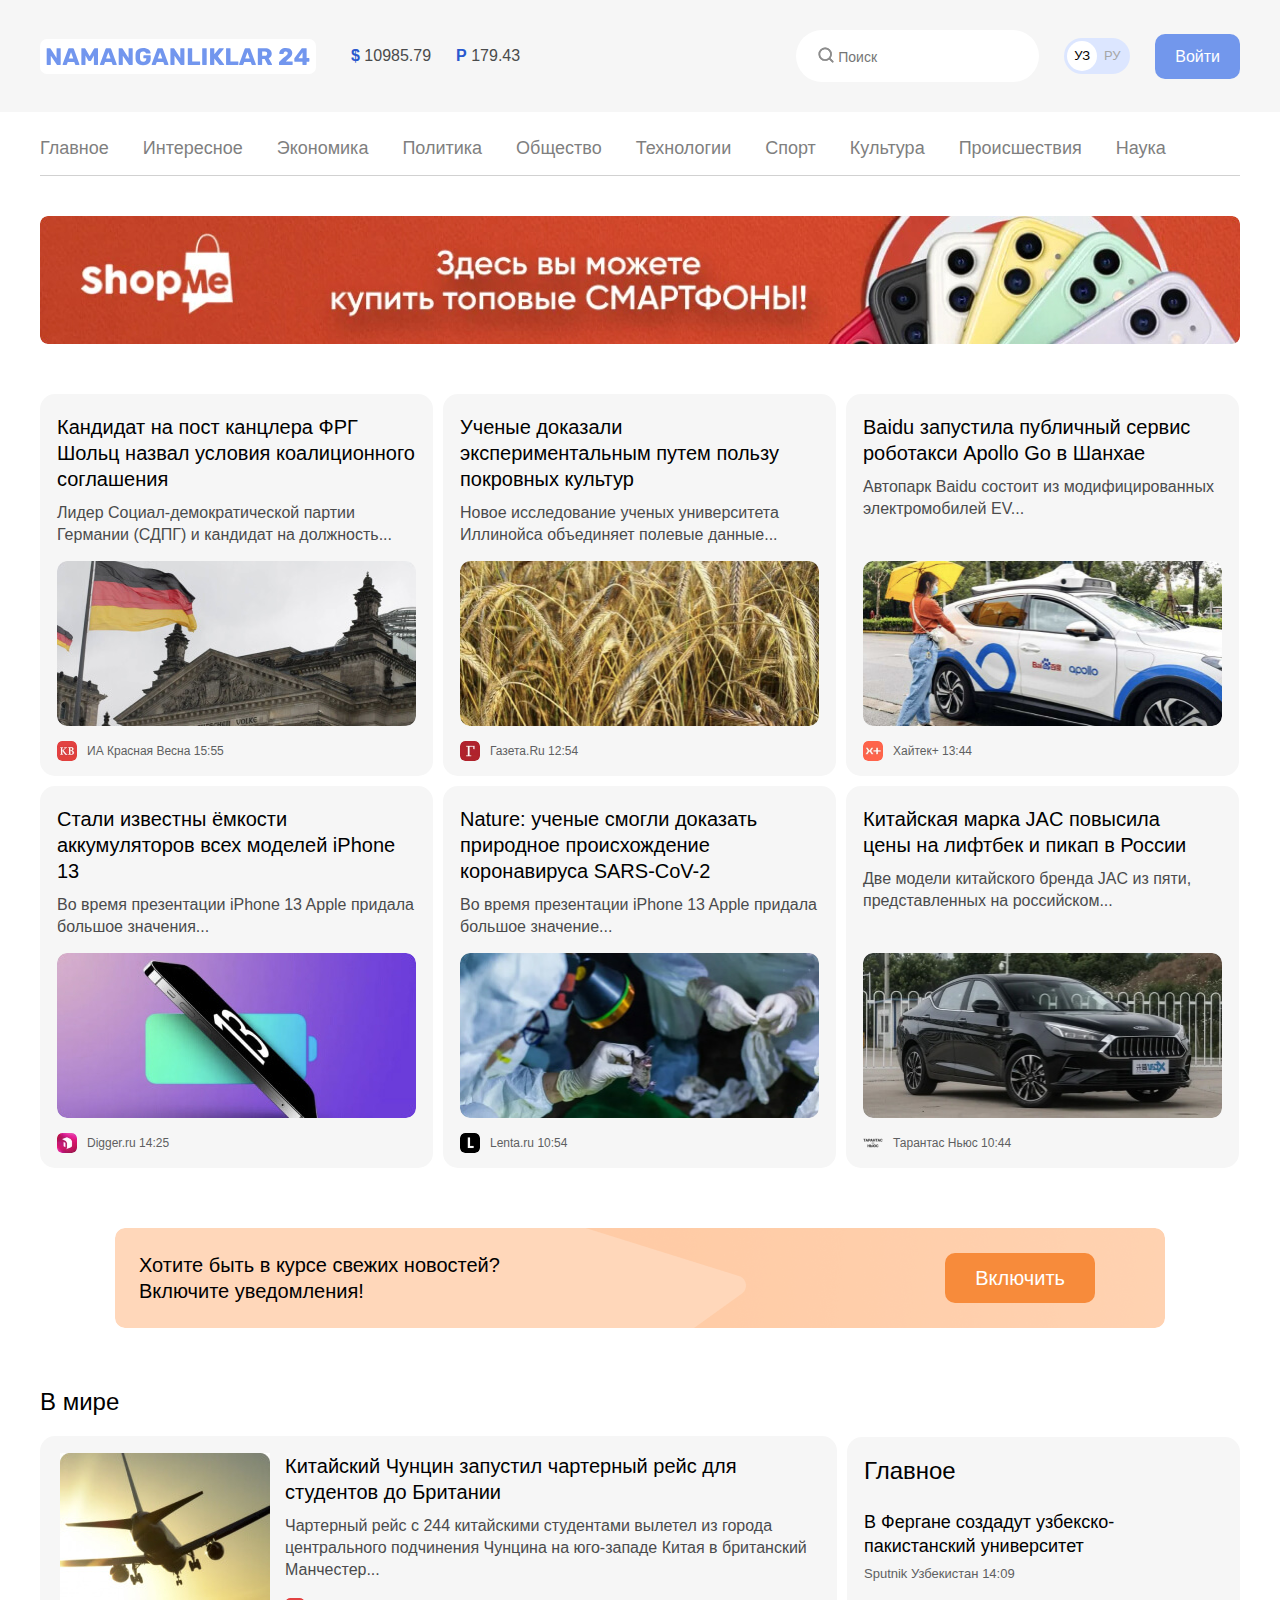
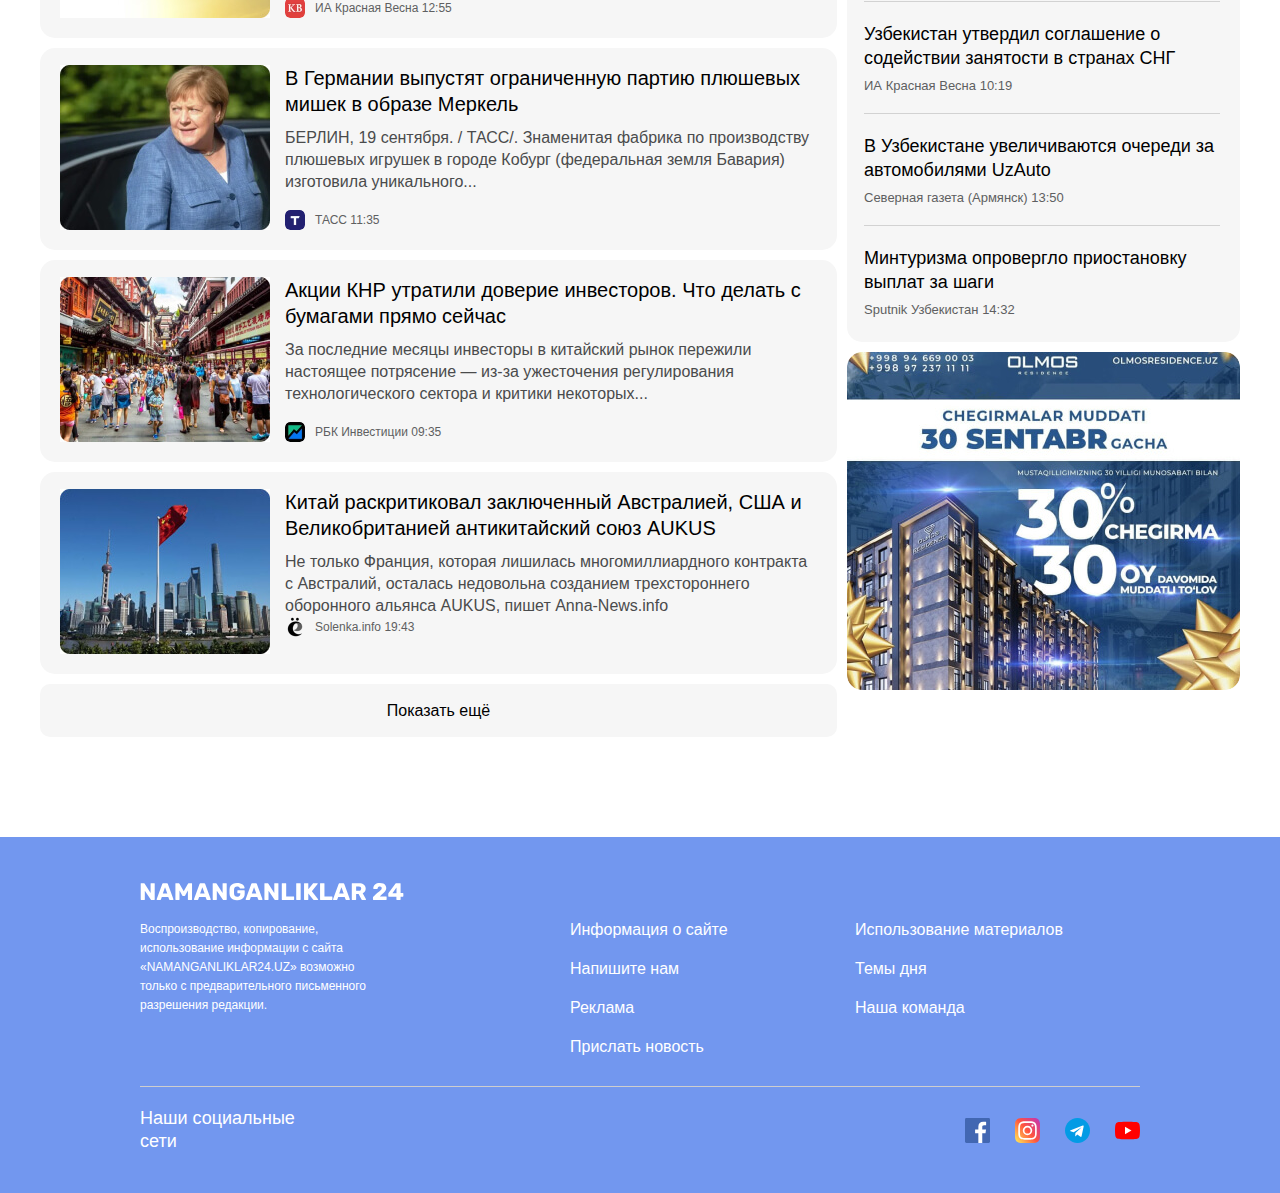
==== commit ed4fc488: "add font-face and custom-property" ====
--- a/index.html
+++ b/index.html
@@ -5,13 +5,12 @@
     <meta http-equiv="X-UA-Compatible" content="IE=edge">
     <meta name="viewport" content="width=device-width, initial-scale=1.0">
     <title>N24</title>
-    <!--fonts-->
-    <link rel="preconnect" href="https://fonts.googleapis.com">
-    <link rel="preconnect" href="https://fonts.gstatic.com" crossorigin>
-    <link href="https://fonts.googleapis.com/css2?family=Roboto+Condensed:wght@400;700&family=Rubik:wght@400;500;700&display=swap" rel="stylesheet">
+
     <!--styles-->
-    <link rel="stylesheet" href="/css/normalize.css">
-    <link rel="stylesheet" href="/css/style.css">
+
+    <!-- <link rel="stylesheet" href="css/normalize.css"> -->
+    <!-- <link rel="stylesheet" href="css/style.css"> -->
+    <link rel="stylesheet" href="css.min/styles.min.css">
     
 </head>
 <body>
@@ -554,9 +553,5 @@
         </div>
     </footer>
 
-
-
-
-
 </body>
 </html>--- a/css/style.css
+++ b/css/style.css
@@ -1,6 +1,40 @@
+@font-face {
+    font-family: 'Rubik';
+    src: url('Rubik-Bold.woff2') format('woff2'),
+        url('Rubik-Bold.woff') format('woff');
+    font-weight: bold;
+    font-style: normal;
+    font-display: swap;
+}
+
+@font-face {
+    font-family: 'Rubik';
+    src: url('Rubik-Regular.woff2') format('woff2'),
+        url('Rubik-Regular.woff') format('woff');
+    font-weight: normal;
+    font-style: normal;
+    font-display: swap;
+}
+
+@font-face {
+    font-family: 'Rubik';
+    src: url('Rubik-Medium.woff2') format('woff2'),
+        url('Rubik-Medium.woff') format('woff');
+    font-weight: 500;
+    font-style: normal;
+    font-display: swap;
+}
+
+:root{
+    --brand-color: #7297ec;
+    --outline-color: var(--brand-color);
+    --width-haight: 100%;
+    --site-font: 'Rubik', 'arial', sans-serif;
+}
+
 html{
     box-sizing: border-box;
-    height: 100%;
+    height: var(--width-haight);
     scroll-behavior: smooth;
 
 }
@@ -12,15 +46,13 @@
 
 }
 
-
-
 body{
     display: flex;
     flex-direction: column;
-    height: 100%;
-    margin: 0;
-    padding: 0;
-    font-family: 'Rubik', 'arial', sans-serif;
+    height: var(--width-haight);
+    margin: 0;
+    padding: 0;
+    font-family: var(--site-font);
     font-size: 16px;
     line-height: 22px;
     background-color: #ffffff;
@@ -29,13 +61,13 @@
 }
 
 img{
-    max-width: 100%;
+    max-width: var(--width-haight);
     height: auto;
 
 }
 
 *:focus{
-    outline: 2px dashed #7296ec;
+    outline: 2px dashed var(--outline-color);
     outline-offset: 3px;
 
 }
@@ -66,11 +98,11 @@
 
 .button-block{
     display: block;
-    width: 100%;
+    width: var(--width-haight);
 }
 
 .button-primary{
-    background-color: #7296ec;
+    background-color: var(--brand-color);
     color: #fff;
 
 }
@@ -85,14 +117,14 @@
 }
 
 .button-blue{
-    background-color: #7296ec;
+    background-color: var(--brand-color);
     color: #fff;
     padding: 17px 30px;
 
 }
 
 .container{
-    width: 100%;
+    width: var(--width-haight);
     max-width: 1240px;
     padding-left: 20px;
     padding-right: 20px;
@@ -100,9 +132,6 @@
     margin-right: auto;
     
 }
-
-/*SITE HEADER*/
-
 
 /*SITE HEADER top*/
 .site-header-top{
@@ -267,7 +296,7 @@
 }
 
 .site-header-nav-link:hover{
-    color: #7296ec;
+    color: var(--brand-color);
 
 }
 
@@ -331,7 +360,7 @@
 }
 
 .article-card-link:hover{
-    color:#7296ec;
+    color:var(--brand-color);
 
 }
 
@@ -493,7 +522,7 @@
 }
 
 .site-roster-content-link:hover{
-    color:#7296ec
+    color:var(--brand-color)
 
 }
 
@@ -579,7 +608,7 @@
 }
 
 .site-rectangle-link:hover{
-    color:#7296ec
+    color:var(--brand-color)
 
 }
 
@@ -600,7 +629,7 @@
 
 .site-rectangle-img{
     width: 393px;
-    height: 100%;
+    height: var(--width-haight);
     object-fit: cover;
     display: block;
     border-radius: 15px;
@@ -616,8 +645,8 @@
 
 }
 
-.site-footer *:focus{
-    outline: 2px dashed #fff;
+.site-footer{
+    --outline-color: #ffffff;
 
 }
 
@@ -820,7 +849,7 @@
 
 .form-input{
     display: block;
-    width: 100%;
+    width: var(--width-haight);
     padding: 18px 20px;
     border-radius: 10px;
     border: 1px solid rgba(0, 0, 0, 0.2)
@@ -836,7 +865,7 @@
 
 .form-textarea{
     display: block;
-    width: 100%;
+    width: var(--width-haight);
     min-height: 180px;
     margin-bottom: 20px;
     resize: none;
@@ -890,4 +919,5 @@
 only screen and (                min-resolution: 192dpi),
 only screen and (                min-resolution: 2dppx) { 
 
+    
 }--- a/css.min/styles.min.css
+++ b/css.min/styles.min.css
@@ -0,0 +1 @@
+/*! normalize.css v8.0.1 | MIT License | github.com/necolas/normalize.css */button,hr,input{overflow:visible}progress,sub,sup{vertical-align:baseline}body,html{height:var(--width-haight)}.button,.lang-toggle-link{text-align:center;text-decoration:none}.article-card,.site-roster-content,.site-roster-list,body{-webkit-box-orient:vertical;-webkit-box-direction:normal}.article-card-link,.button,.footer-link,.lang-toggle-link,.site-header-nav-link,.site-info-link,.site-rectangle-link,.site-roster-content-link{text-decoration:none}html{line-height:1.15;-webkit-text-size-adjust:100%}details,main{display:block}h1{font-size:2em;margin:.67em 0}hr{-webkit-box-sizing:content-box;box-sizing:content-box;height:0}[type=checkbox],[type=radio],legend{-webkit-box-sizing:border-box;padding:0}code,kbd,pre,samp{font-family:monospace,monospace;font-size:1em}a{background-color:transparent}abbr[title]{border-bottom:none;text-decoration:underline;-webkit-text-decoration:underline dotted;text-decoration:underline dotted}b,strong{font-weight:bolder}small{font-size:80%}sub,sup{font-size:75%;line-height:0;position:relative}sub{bottom:-.25em}sup{top:-.5em}img{border-style:none;max-width:var(--width-haight);height:auto}button,input,optgroup,select,textarea{font-family:inherit;font-size:100%;line-height:1.15;margin:0}button,select{text-transform:none}[type=button],[type=reset],[type=submit],button{-webkit-appearance:button}[type=button]::-moz-focus-inner,[type=reset]::-moz-focus-inner,[type=submit]::-moz-focus-inner,button::-moz-focus-inner{border-style:none;padding:0}[type=button]:-moz-focusring,[type=reset]:-moz-focusring,[type=submit]:-moz-focusring,button:-moz-focusring{outline:ButtonText dotted 1px}fieldset{padding:.35em .75em .625em}legend{box-sizing:border-box;color:inherit;display:table;max-width:100%;white-space:normal}textarea{overflow:auto}[type=checkbox],[type=radio]{box-sizing:border-box}[type=number]::-webkit-inner-spin-button,[type=number]::-webkit-outer-spin-button{height:auto}[type=search]{-webkit-appearance:textfield;outline-offset:-2px}[type=search]::-webkit-search-decoration{-webkit-appearance:none}::-webkit-file-upload-button{-webkit-appearance:button;font:inherit}summary{display:list-item}[hidden],template{display:none}:root{--brand-color:#7297ec;--outline-color:var(--brand-color);--width-haight:100%;--site-font:'Rubik','arial',sans-serif}.button-block,.container{width:var(--width-haight)}html{-webkit-box-sizing:border-box;box-sizing:border-box;scroll-behavior:smooth}*,::after,::before{-webkit-box-sizing:inherit;box-sizing:inherit}body{display:-webkit-box;display:-ms-flexbox;display:flex;-ms-flex-direction:column;flex-direction:column;margin:0;padding:0;font-family:var(--site-font);font-size:16px;line-height:22px;background-color:#fff;color:#4a4b4c}:focus{outline:2px dashed var(--outline-color);outline-offset:3px}.button{display:inline-block;font-style:normal;border:0;font-weight:500;line-height:19px;padding:13px 20px;border-radius:10px;cursor:pointer}.button:hover,.site-footer-logo-link:hover,.site-footer-socials-icon-link:hover,.site-header-logo:hover{opacity:.8}.article-card-link:active,.button:active,.footer-link:active,.site-footer-logo-link:active,.site-header-nav-link:active,.site-info-link:active{opacity:.6}.button-block{display:block}.button-primary{background-color:var(--brand-color);color:#fff}.button-orange{background-color:#f78b3b;color:#fff;padding:13px 30px;font-size:20px;line-height:24px}.button-blue{background-color:var(--brand-color);color:#fff;padding:17px 30px}.container{max-width:1240px;padding-left:20px;padding-right:20px;margin-left:auto;margin-right:auto}.site-header-top{padding-top:30px;padding-bottom:30px;background-color:#f6f6f6;margin-bottom:10px}.site-card-group,.site-header-top-container{display:-webkit-box;display:-ms-flexbox;display:flex;-webkit-box-align:center;-ms-flex-align:center;align-items:center}.currency-rates,.site-header-logo{display:-webkit-box;display:-ms-flexbox}.site-header-logo{display:flex;padding:8px 6px;margin-right:35px;background-color:#fff;border-radius:7px}.site-header-logo:active{opacity:.5}.currency-rates{display:flex;-webkit-box-align:center;-ms-flex-align:center;align-items:center;padding:0;margin:0 auto 0 0;list-style:none}.global-search-form,.lang-toggle{display:-webkit-box;display:-ms-flexbox}.currency-rates-item:first-child,.site-footer-socials-item:not(:last-child){margin-right:25px}.currency-rates-type,.site-info-link:hover{color:#2959ce}.global-search-form{display:flex;-webkit-box-align:center;-ms-flex-align:center;align-items:center;margin-right:25px;background-color:#fff;padding:15px 20px 13px;border-radius:60px}.global-search-form-button{padding:0;border:0;background-color:#fff;margin-right:2px}.global-search-form-icon{display:inline-block;width:20px;height:20px;background-image:url('../img/search.svg');background-repeat:no-repeat;background-position:center center;background-size:contain}.global-search-form-input{font-style:normal;font-weight:400;line-height:17px;font-size:14px;border:0;padding:0}.lang-toggle{display:flex;padding:3px;margin-right:25px;border-radius:39px;background-color:#dce6ff}.lang-toggle-link{width:30px;height:30px;border-radius:50%;font-size:13px;line-height:30px;color:#a6a6a6}.lang-toggle-link-active{background-color:#fff;color:#000}.site-header-nav-container{font-style:normal;font-weight:500;font-size:18px;line-height:21px}.site-header-nav-list{padding:12px 0;margin:0;display:-webkit-box;display:-ms-flexbox;display:flex;-ms-flex-wrap:wrap;flex-wrap:wrap;list-style:none;border-bottom:1px solid #d1d1d1}.site-header-nav-item{margin-top:4px;margin-bottom:4px}.site-header-nav-item:not(:last-child){margin-right:34px}.site-header-nav-link{display:inline-block;color:#7f7f7f}.header-banner-img,.news-grid{display:-webkit-box;display:-ms-flexbox}.article-card-link:hover,.site-header-nav-link:hover,.site-rectangle-link:hover,.site-roster-content-link:hover{color:var(--brand-color)}.header-banner{padding-top:40px;padding-bottom:40px;margin-bottom:10px}.header-banner-img{display:flex;border-radius:8px}.main{-webkit-box-flex:1;-ms-flex-positive:1;flex-grow:1;padding-bottom:100px}.news-grid{display:flex;margin-bottom:-10px;margin-right:-10px;-ms-flex-wrap:wrap;flex-wrap:wrap}.article-card,.form-group:not(:last-child),.form-groups-wrapper:not(:last-child),.layout-2-1-item:not(:last-child){margin-bottom:10px}.article-card{display:-webkit-box;display:-ms-flexbox;display:flex;-ms-flex-direction:column;flex-direction:column;width:393px;height:382px;padding:20px 17px 15px;border-radius:15px;background-color:#f6f6f6;margin-right:10px}.article-card-title{width:358px;margin:0 0 10px;font-style:normal;font-weight:500;font-size:20px;line-height:26px}.article-card-link{display:inline-block;color:#000}.article-card-img,.notification-cta{display:-webkit-box;display:-ms-flexbox}.article-card-text{margin:0 0 15px;font-style:normal;font-weight:400;color:#4a4b4c}.article-card-img{margin-top:auto;width:360px;height:165px;display:flex;border-radius:10px;margin-bottom:15px}.site-mini-ava{display:block;margin-right:10px;border-radius:5px}.site-news-card-course-time{margin:0;font-style:normal;font-weight:400;font-size:12px;line-height:14px;color:#5e5f61}.notification-cta-text,.site-roster-content-link,.site-roster-title{font-weight:500;font-style:normal}.article-card-title3{width:346px}.article-card-title6{width:338px}.notification-cta{display:flex;-webkit-box-align:center;-ms-flex-align:center;align-items:center;padding:24px 70px 24px 24px;width:1050px;height:100px;margin:60px 75px;background-image:url('../img/background-fon.svg');background-repeat:no-repeat;background-position:50% 50%;border-radius:10px}.notification-cta-text{width:404px;font-size:20px;line-height:26px;color:#000;margin-right:auto}.roster,.site-footer-logo-link,.site-footer-logo-wrapper,.site-rectangle-ad-link{display:-webkit-box;display:-ms-flexbox;display:flex}.site-roster-title{font-size:24px;line-height:28px;color:#000;margin:0 0 20px}.site-roster-list{display:-webkit-box;display:-ms-flexbox;display:flex;-ms-flex-direction:column;flex-direction:column;margin:0 10px -10px 0;padding:0}.site-roster-item{width:797px;display:-webkit-box;display:-ms-flexbox;display:flex;-webkit-box-align:start;-ms-flex-align:start;align-items:start;margin:0 0 10px;background-color:#f6f6f6;border-radius:15px;padding:17px 20px 20px}.site-roster-img{width:210px;height:165px;-o-object-fit:cover;object-fit:cover;display:block;margin-right:15px}.site-roster-content{display:-webkit-box;display:-ms-flexbox;display:flex;-ms-flex-direction:column;flex-direction:column;-webkit-box-flex:1;-ms-flex-positive:1;flex-grow:1;width:535px;margin:0 0 17px;padding:0}.site-roster-content-title{margin:0 0 10px;padding:0}.site-roster-content-link{font-size:20px;line-height:26px;color:#000}.site-rectangle-link:active,.site-roster-content-link:active{opacity:0,6}.site-roster-content-topic{font-weight:400;margin:0}.button-roster-item{padding:0;background-color:#aeaeae}.button-more{margin:auto;padding:17px;background-color:#f6f6f6;color:#000}.global-news-rectangle{width:393px;margin-top:49px}.roster-rectangle{background-color:#f6f6f6;padding:20px 20px 25px 17px;border-radius:15px}.rectangle-title{margin-bottom:25px}.site-rectangle-list{margin:0;padding:0}.site-rectangle-item:not(:first-child){padding-top:20px}.site-rectangle-item:not(:last-child){padding-bottom:20px;border-bottom:1px solid #d2d2d2}.site-rectangle-subtitle{margin:0 0 8px}.site-rectangle-link{display:inline-block;font-style:normal;font-weight:500;font-size:18px;line-height:24px;color:#000}.site-rectangle-mini-text{font-size:13px;line-height:15px}.site-rectangle-img{width:393px;height:var(--width-haight);-o-object-fit:cover;object-fit:cover;display:block;border-radius:15px}.footer-article,.footer-logo{display:-webkit-box;display:-ms-flexbox}.site-footer{background-color:#7297ef;padding-top:40px;padding-bottom:40px;color:#fff;--outline-color:#ffffff}.footer-box{width:1000px;margin-left:100px;margin-right:100px}.footer-logo{width:264px;height:28px;-o-object-fit:contain;object-fit:contain;display:flex;margin-bottom:15px}.footer-article{display:flex;padding-bottom:30px;border-bottom:1px solid #cecece}.site-footer-text{width:230px;font-style:normal;font-weight:400;font-size:12px;line-height:19px;margin:0 200px 0 0}.footer-article-link-case{display:-webkit-box;display:-ms-flexbox;display:flex;-webkit-box-flex:1;-ms-flex-positive:1;flex-grow:1}.link-footer-list{width:50%;list-style:none;font-style:normal;margin:0;padding-left:0;padding-right:24px;font-weight:500;font-size:16px;line-height:19px}.link-footer-item:not(:last-child){margin-bottom:20px}.footer-link{display:inline-block;color:#fff}.footer-link:hover{opacity:.8;text-decoration:underline}.site-footer-socials{display:-webkit-box;display:-ms-flexbox;display:flex;-webkit-box-align:center;-ms-flex-align:center;align-items:center;-webkit-box-pack:justify;-ms-flex-pack:justify;justify-content:space-between;padding-top:20px}.site-footer-socials-heading{margin:0;width:160px;font-style:normal;font-weight:500;font-size:18px;line-height:23px}.site-footer-socials-icons{display:-webkit-box;display:-ms-flexbox;display:flex;list-style:none;padding:0;margin:0}.site-footer-socials-icon-link{display:-webkit-box;display:-ms-flexbox;display:flex;text-decoration:none}.site-footer-socials-icon-link:active{opacity:.3}.site-footer-socials-icon{-ms-flex-negative:0;flex-shrink:0;width:25px;height:25px;display:block;-o-object-fit:contain;object-fit:contain;-o-object-position:center;object-position:center}.contact-form{display:-webkit-box;display:-ms-flexbox;display:flex;padding-top:60px}.contact-page-form,.site-form{display:-webkit-box;display:-ms-flexbox;-webkit-box-orient:vertical;-webkit-box-direction:normal}.site-form{display:flex;-ms-flex-direction:column;flex-direction:column}.contact-page-form{display:flex;-ms-flex-direction:column;flex-direction:column;width:696px;margin-right:10px}.button-form-contact-page{-ms-flex-item-align:end;align-self:flex-end}.form-groups-wrapper{display:-webkit-box;display:-ms-flexbox;display:flex;-webkit-box-pack:justify;-ms-flex-pack:justify;justify-content:space-between}.form-input,.form-textarea{display:block;width:var(--width-haight)}.form-groups-wrapper .form-group{width:calc(50% - 5px);margin-bottom:0}.form-input{padding:18px 20px;border-radius:10px;border:1px solid rgba(0,0,0,.2)}.form-name{margin-right:10px}.form-textarea{min-height:180px;margin-bottom:20px;resize:none}.site-contact{width:494px;height:310px;margin-top:50px;padding:40px 25px;border-radius:10px;background-color:#f6f6f6}.contact-link{font-size:20px}.site-contact-information{margin:0;color:#000}.site-info-link{display:inline-block;line-height:19px;color:#000}